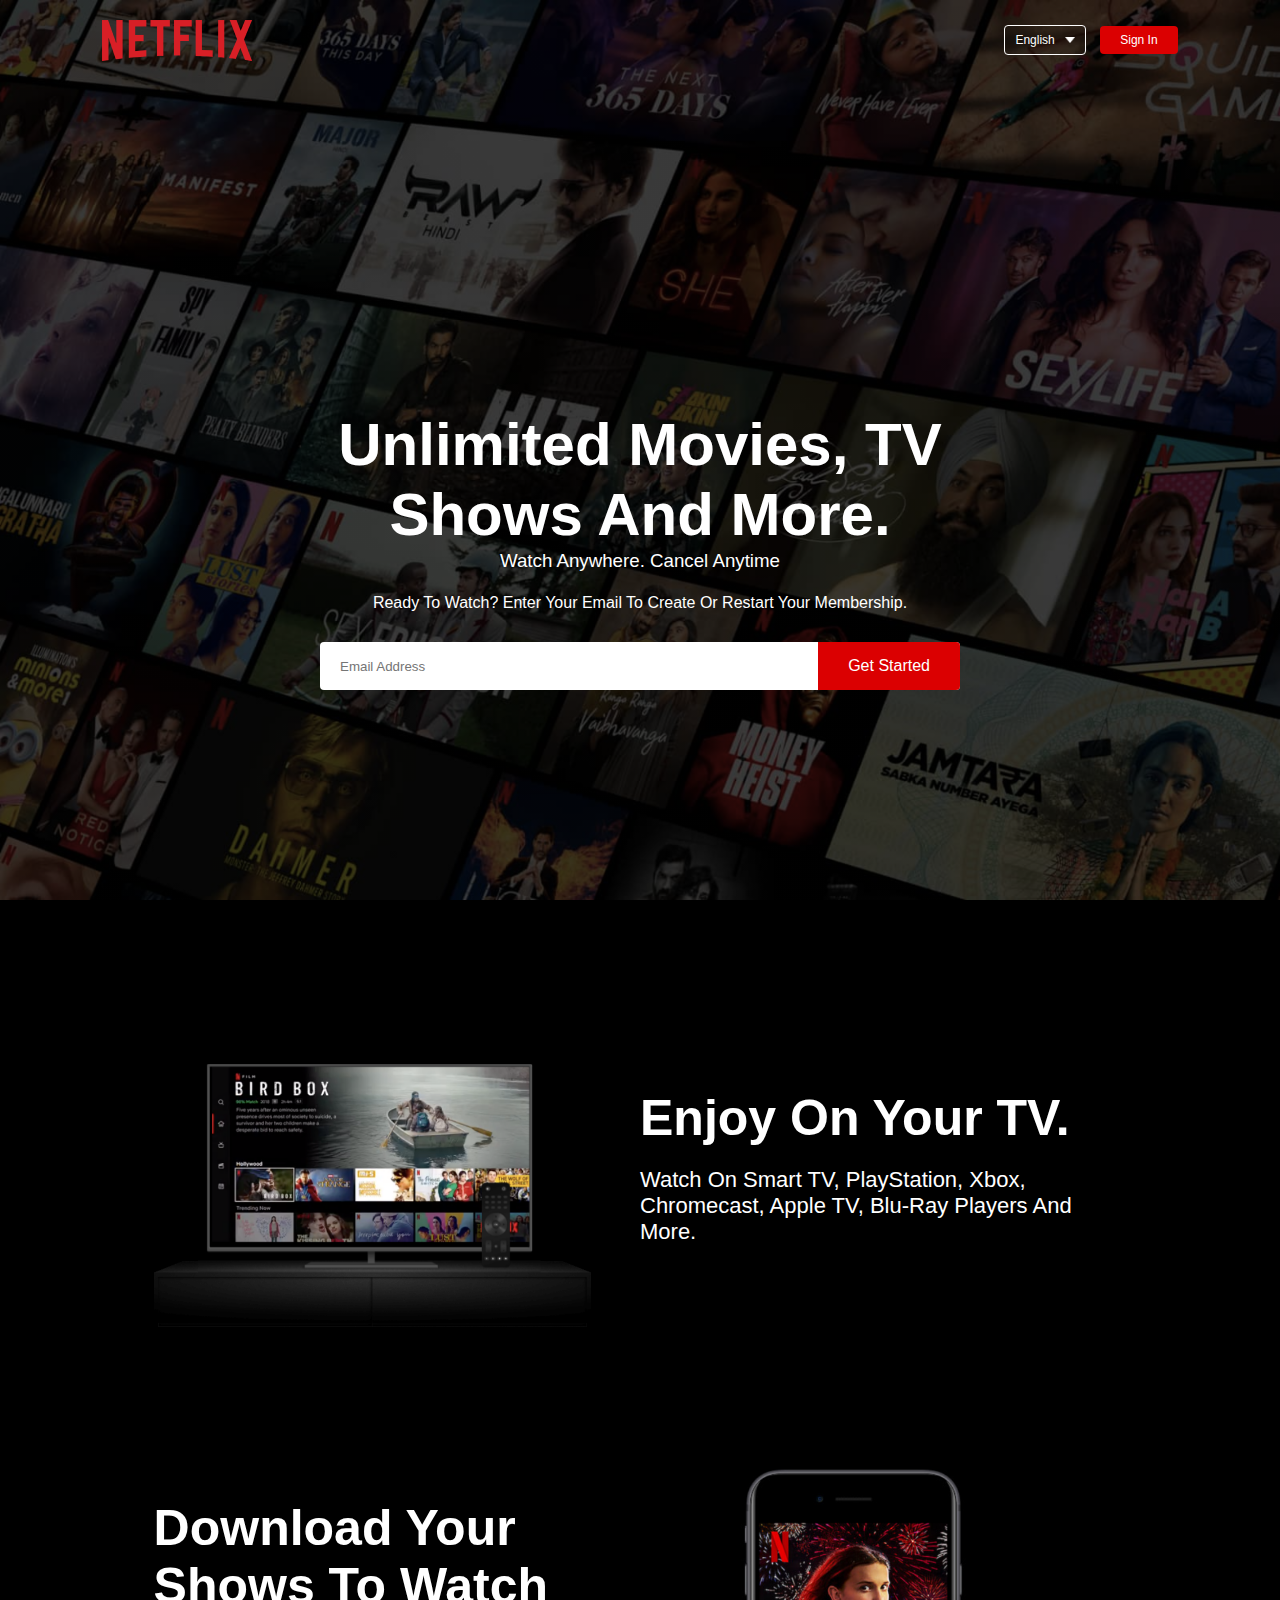
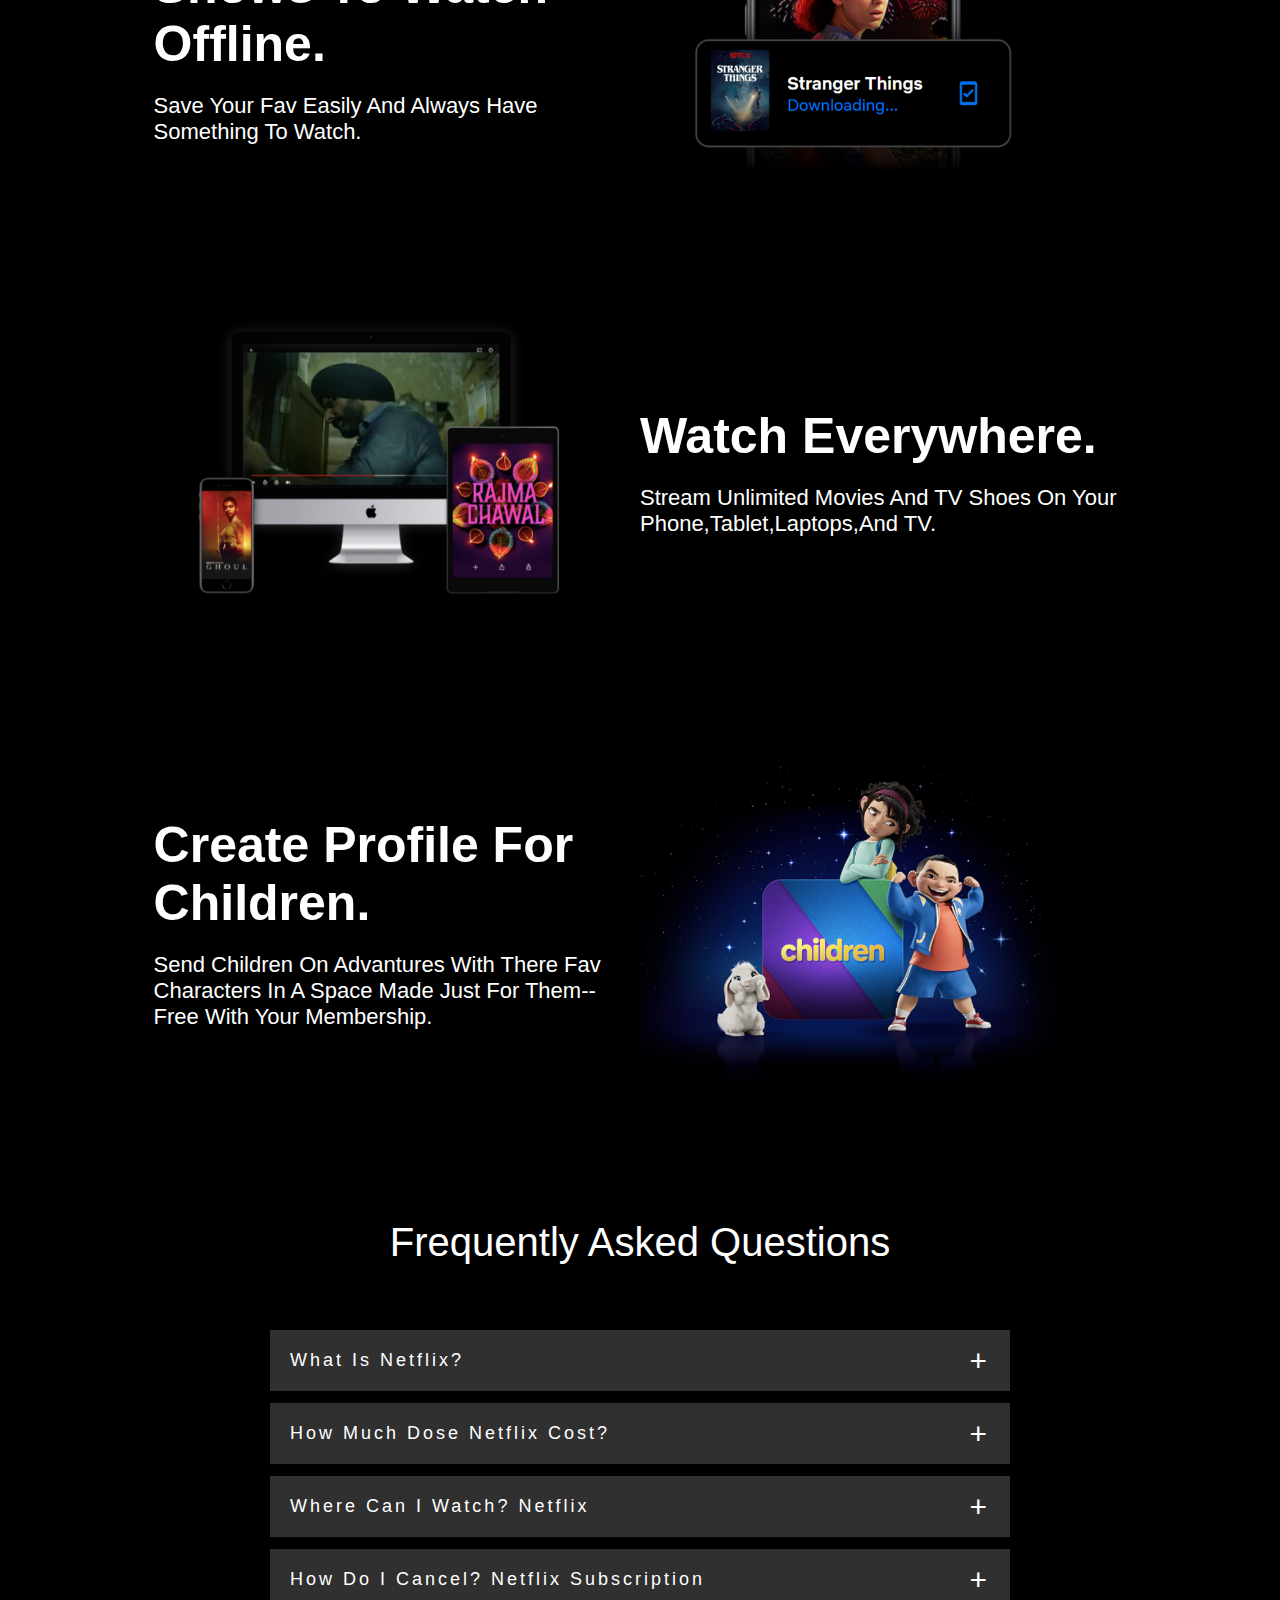
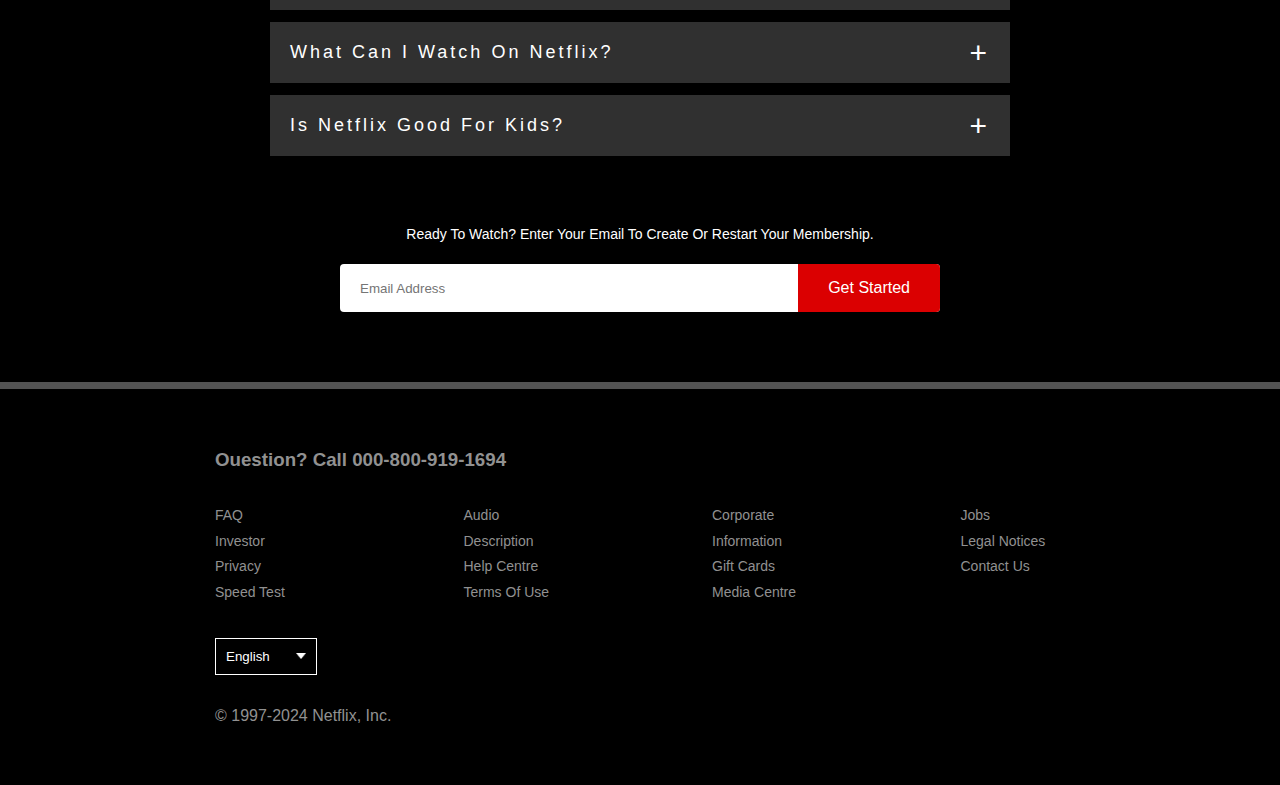
==== index.html @ e862b789 "Netflix Clone" ====
<!DOCTYPE html>
<html lang="en">
  <head>
    <meta charset="UTF-8" />
    <meta name="viewport" content="width=device-width, initial-scale=1.0" />
    <title>Netflix clone</title>
    <!-- ========== Start Links ========== -->
    <link rel="stylesheet" href="./style/style.css" />
    <!-- ========== End Links ========== -->
  </head>
  <body>
    <header class="header">
      <nav class="nav-bar">
        <img class="logo" src="./images/logo.png" alt="Netflix Logo" />

        <div class="btn-container">
          <button class="lan-btn">
            English <img src="./images/down-icon.png" />
          </button>
          <button>Sign In</button>
        </div>
      </nav>
      <div class="header-content">
        <h1>unlimited movies, TV Shows and more.</h1>
        <h3>Watch anywhere. Cancel anytime</h3>
        <p>
          Ready to watch? Enter your email to create or restart your membership.
        </p>
        <form class="email-signup">
          <input type="email" placeholder="Email Address" required />
          <button type="submit">Get Started</button>
        </form>
      </div>
    </header>
    <section class="features">
      <div class="row">
        <div class="img-col">
          <img src="./images/feature-1.png" alt="features" />
        </div>
        <div class="text-col">
          <h2>Enjoy on your TV.</h2>
          <p>
            Watch on Smart TV, PlayStation, Xbox, Chromecast, Apple TV, Blu-ray
            Players and more.
          </p>
        </div>
      </div>
      <div class="row">
        <div class="text-col">
          <h2>Download your shows to watch offline.</h2>
          <p>Save your fav easily and always have something to watch.</p>
        </div>
        <div class="img-col">
          <img src="./images/feature-2.png" alt="features" />
        </div>
      </div>
      <div class="row">
        <div class="img-col">
          <img src="./images/feature-3.png" alt="features" />
        </div>
        <div class="text-col">
          <h2>Watch everywhere.</h2>
          <p>
            Stream unlimited movies and TV shoes on your
            phone,tablet,laptops,and TV.
          </p>
        </div>
      </div>
      <div class="row">
        <div class="text-col">
          <h2>Create profile for children.</h2>
          <p>
            Send children on advantures with there fav characters in a space
            made just for them--free with your membership.
          </p>
        </div>
        <div class="img-col">
          <img src="./images/feature-4.png" alt="features" />
        </div>
      </div>
    </section>

    <section class="faq">
      <h2>Frequently Asked Questions</h2>
      <ul class="accordion">
        <li>
          <input type="radio" name="accordion" id="first" />
          <label for="first">What is Netflix?</label>
          <div class="content">
            <p>
              Netflix is a subscription-based streaming service that allows our
              members to watch TV shows and movies on an internet-connected
              device.
            </p>
          </div>
        </li>
        <li>
          <input type="radio" name="accordion" id="second" />
          <label for="second">How much dose Netflix cost?</label>
          <div class="content">
            <p>
              The prices for all the tiers remain the same. The mobile plan
              costs Rs 149 per month, while the basic plan is priced at Rs 199 a
              month. The Standard and Premium plan is for Rs 499 and Rs 649,
              respectively. Explore Your Financial Landscape with Personalized
              Credit Insights.
            </p>
          </div>
        </li>
        <li>
          <input type="radio" name="accordion" id="third" />
          <label for="third">Where Can I Watch? Netflix</label>
          <div class="content">
            <p>
              You can watch Netflix on any supported smart TV, phone, tablet,
              streaming player, or game console that connects to the internet
              and offers the Netflix app, or at netflix.com using a computer.
            </p>
          </div>
        </li>
        <li>
          <input type="radio" name="accordion" id="fourth" />
          <label for="fourth">How do I Cancel? Netflix subscription</label>
          <div class="content">
            <p>
              How do I cancel my subscription on Netflix? Click your profile
              picture in the upper-right corner of the page. Click Account to
              open the Account Details page. Click the Cancel Membership button
              under Membership & Billing to open the cancelation confirmation
              page that shows the end date of your plan if you decide to Cancel.
            </p>
          </div>
        </li>
        <li>
          <input type="radio" name="accordion" id="fifth" />
          <label for="fifth">What Can I Watch On Netflix?</label>
          <div class="content">
            <p>
              Netflix includes a wide variety of familiar network shows and more
              original series, films, documentaries and specials than any of its
              myriad competitors.
            </p>
          </div>
        </li>
        <li>
          <input type="radio" name="accordion" id="sixth" />
          <label for="sixth">Is Netflix Good For Kids?</label>
          <div class="content">
            <p>
              Luckily, Netflix has a plethora of shows that are both
              entertaining and appropriate. They're great for your teen or tween
              to enjoy alone, or you might find something you can enjoy together
              over the relaxing weekend.
            </p>
          </div>
        </li>
      </ul>
      <small
        >Ready to watch? Enter your email to create or restart your
        membership.</small
      >
      <form class="email-signup">
        <input type="email" placeholder="Email Address" required />
        <button type="submit">Get Started</button>
      </form>
    </section>

    <footer>
      <div class="footer-content">
        <h3>Ouestion? Call 000-800-919-1694</h3>
        <div class="ul-container">
          <ul>
            <li>FAQ</li>
            <li>Investor</li>
            <li>Privacy</li>
            <li>Speed Test</li>
          </ul>
          <ul>
            <li>Audio Description</li>
            <li>Help Centre</li>
            <li>Terms of Use</li>
          </ul>
          <ul>
            <li>Corporate Information</li>
            <li>Gift Cards</li>
            <li>Media Centre</li>
          </ul>
          <ul>
            <li>Jobs</li>
            <li>Legal Notices</li>
            <li>Contact Us</li>
          </ul>
        </div>
        <button class="lan-btn">
          English <img src="./images/down-icon.png" />
        </button>
        <p>© 1997-2024 Netflix, Inc.</p>
      </div>
    </footer>
  </body>
</html>
---- style/style.css ----
* {
  margin: 0;
  padding: 0;
  box-sizing: border-box;
  font-family: Arial, Helvetica, sans-serif;
  border: none;
  text-decoration: none;
  list-style: none;
  text-transform: capitalize;
}

body {
  background: #000;
  color: #fff;
}
/***** Header Section *****/

.header {
  width: 100%;
  height: 100vh;
  background-image: linear-gradient(rgba(0, 0, 0, 0.7), rgba(0, 0, 0, 0.7)),
    url(../images/header-image.png);
  background-size: cover;
  background-position: center;
  padding: 10px 8%;
  position: relative;

  & .nav-bar {
    display: flex;
    align-items: center;
    justify-content: space-between;
    padding: 10px 0;

    & .logo {
      width: 150px;
      cursor: pointer;
    }
    & .btn-container button {
      border: 0;
      outline: 0;
      background: #db0001;
      color: #fff;
      padding: 7px 20px;
      font-size: 12px;
      border-radius: 4px;
      -webkit-border-radius: 4px;
      -moz-border-radius: 4px;
      -ms-border-radius: 4px;
      -o-border-radius: 4px;
      margin-left: 10px;
      cursor: pointer;
    }

    & .btn-container .lan-btn {
      display: inline-flex;
      align-items: center;
      background: transparent;
      border: 1px solid #fff;
      padding: 7px 10px;
    }
    & .btn-container .lan-btn img {
      width: 10px;
      margin-left: 10px;
    }
  }
  .header-content {
    position: absolute;
    top: 50%;
    left: 50%;
    transform: translate(-50%, -50%);
    -webkit-transform: translate(-50%, -50%);
    -moz-transform: translate(-50%, -50%);
    -ms-transform: translate(-50%, -50%);
    -o-transform: translate(-50%, -50%);
    text-align: center;
    margin-top: 100px;

    & h1 {
      font-size: 60px;
      line-height: 70px;
      font-weight: 600;
      max-width: 650px;
    }
    & h3 {
      font-weight: 400;
      margin-bottom: 22px;
    }
    & .email-signup {
      background: #fff;
      border-radius: 4px;
      -webkit-border-radius: 4px;
      -moz-border-radius: 4px;
      -ms-border-radius: 4px;
      -o-border-radius: 4px;
      display: flex;
      align-items: center;
      margin-top: 30px;
      overflow: hidden;

      & input {
        flex: 1;
        border: 0;
        outline: 0;
        margin-left: 20px;
      }
      & button {
        background: #db0001;
        border: 0;
        outline: 0;
        color: #fff;
        font-size: 16px;
        cursor: pointer;
        padding: 15px 30px;
      }
    }
  }
}

/***** End Header Section *****/

/***** Features Section *****/

.features {
  padding: 50px 12%;
  font-size: 22px;

  & .row {
    display: flex;
    width: 100%;
    align-items: center;
    flex-wrap: wrap;
    padding: 50px 0;

    & .text-col {
      flex-basis: 50%;
      margin-bottom: 20px;

      & h2 {
        font-size: 50px;
        font-weight: 600;
        margin-bottom: 20px;
      }
    }
    & .img-col {
      flex-basis: 50%;
      margin-bottom: 20px;
      & img {
        width: 90%;
      }
    }
  }
}

/***** End Features Section *****/
/***** FAQ Section *****/

.faq {
  padding: 10px 12%;
  text-align: center;
  border-bottom: 7px solid #535353;
  font-size: 18px;

  & h2 {
    font-size: 40px;
    font-weight: 500;
  }
  & .accordion {
    margin: 60px auto;
    width: 100%;
    max-width: 750px;

    & li {
      width: 100%;
      padding: 5px;
      & input[type="radio"] {
        display: none;
      }
      & label {
        display: flex;
        align-items: center;
        padding: 20px;
        font-size: 18px;
        font-weight: 500;
        background: #303030;
        margin-bottom: 2px;
        cursor: pointer;
        position: relative;
        letter-spacing: 3px;
        &::after {
          content: "+";
          font-size: 30px;
          position: absolute;
          right: 20px;
          transition: rotate 0.6s;
          -webkit-transition: rotate 0.6s;
          -moz-transition: rotate 0.6s;
          -ms-transition: rotate 0.6s;
          -o-transition: rotate 0.6s;
        }
      }
    }
    & .content {
      background: #303030;
      text-align: left;
      padding: 0 20px;
      max-height: 0;
      overflow: hidden;
      transition: max-height 0.8s;
      -webkit-transition: max-height 0.8s;
      -moz-transition: max-height 0.8s;
      -ms-transition: max-height 0.8s;
      -o-transition: max-height 0.8s;
    }
    & input[type="radio"]:checked + label + .content {
      max-height: 600px;
      padding: 30px 20px;
    }
    & input[type="radio"]:checked + label::after {
      rotate: 135deg;
    }
  }
  & .email-signup {
    background: #fff;
    border-radius: 4px;
    -webkit-border-radius: 4px;
    -moz-border-radius: 4px;
    -ms-border-radius: 4px;
    -o-border-radius: 4px;
    display: flex;
    align-items: center;
    margin: 20px auto 60px;
    max-width: 600px;
    overflow: hidden;

    & input {
      flex: 1;
      border: 0;
      outline: 0;
      margin-left: 20px;
    }
    & button {
      background: #db0001;
      border: 0;
      outline: 0;
      color: #fff;
      font-size: 16px;
      cursor: pointer;
      padding: 15px 30px;
    }
  }
  & small {
    font-size: 14px;
  }
}

/***** End FAQ Section *****/

/***** Footer Section *****/

footer {
  width: 100%;
  max-width: 850px;
  margin: 60px auto;
  color: #919191;
  & .footer-content {
    display: flex;
    flex-direction: column;
    justify-content: center;
    gap: 2rem;

    & .lan-btn {
      display: inline-flex;
      align-items: center;
      background: transparent;
      border: 1px solid #fff;
      gap: 1rem;
      padding: 10px 10px;
      color: #fff;
      max-width: max-content;
    }
    & .lan-btn img {
      width: 10px;
      margin-left: 10px;
    }
  }
  & .ul-container {
    display: flex;
    gap: 9rem;

    & ul {
      flex-grow: 1;
      flex-basis: 30%;
    }

    & ul li {
      line-height: 1.6rem;
      font-size: 14px;
    }
  }
}

/***** End Footer Section *****/

/***** scrollbar Section *****/

/* width */
::-webkit-scrollbar {
  width: 0.6rem;
}

/* Track */
::-webkit-scrollbar-track {
  background: #a3a3a3;
}

/* Handle */
::-webkit-scrollbar-thumb {
  background: #db0001;
}

/* Handle on hover */
::-webkit-scrollbar-thumb:hover {
  background: #661818;
}

/***** End scrollbar Section *****/
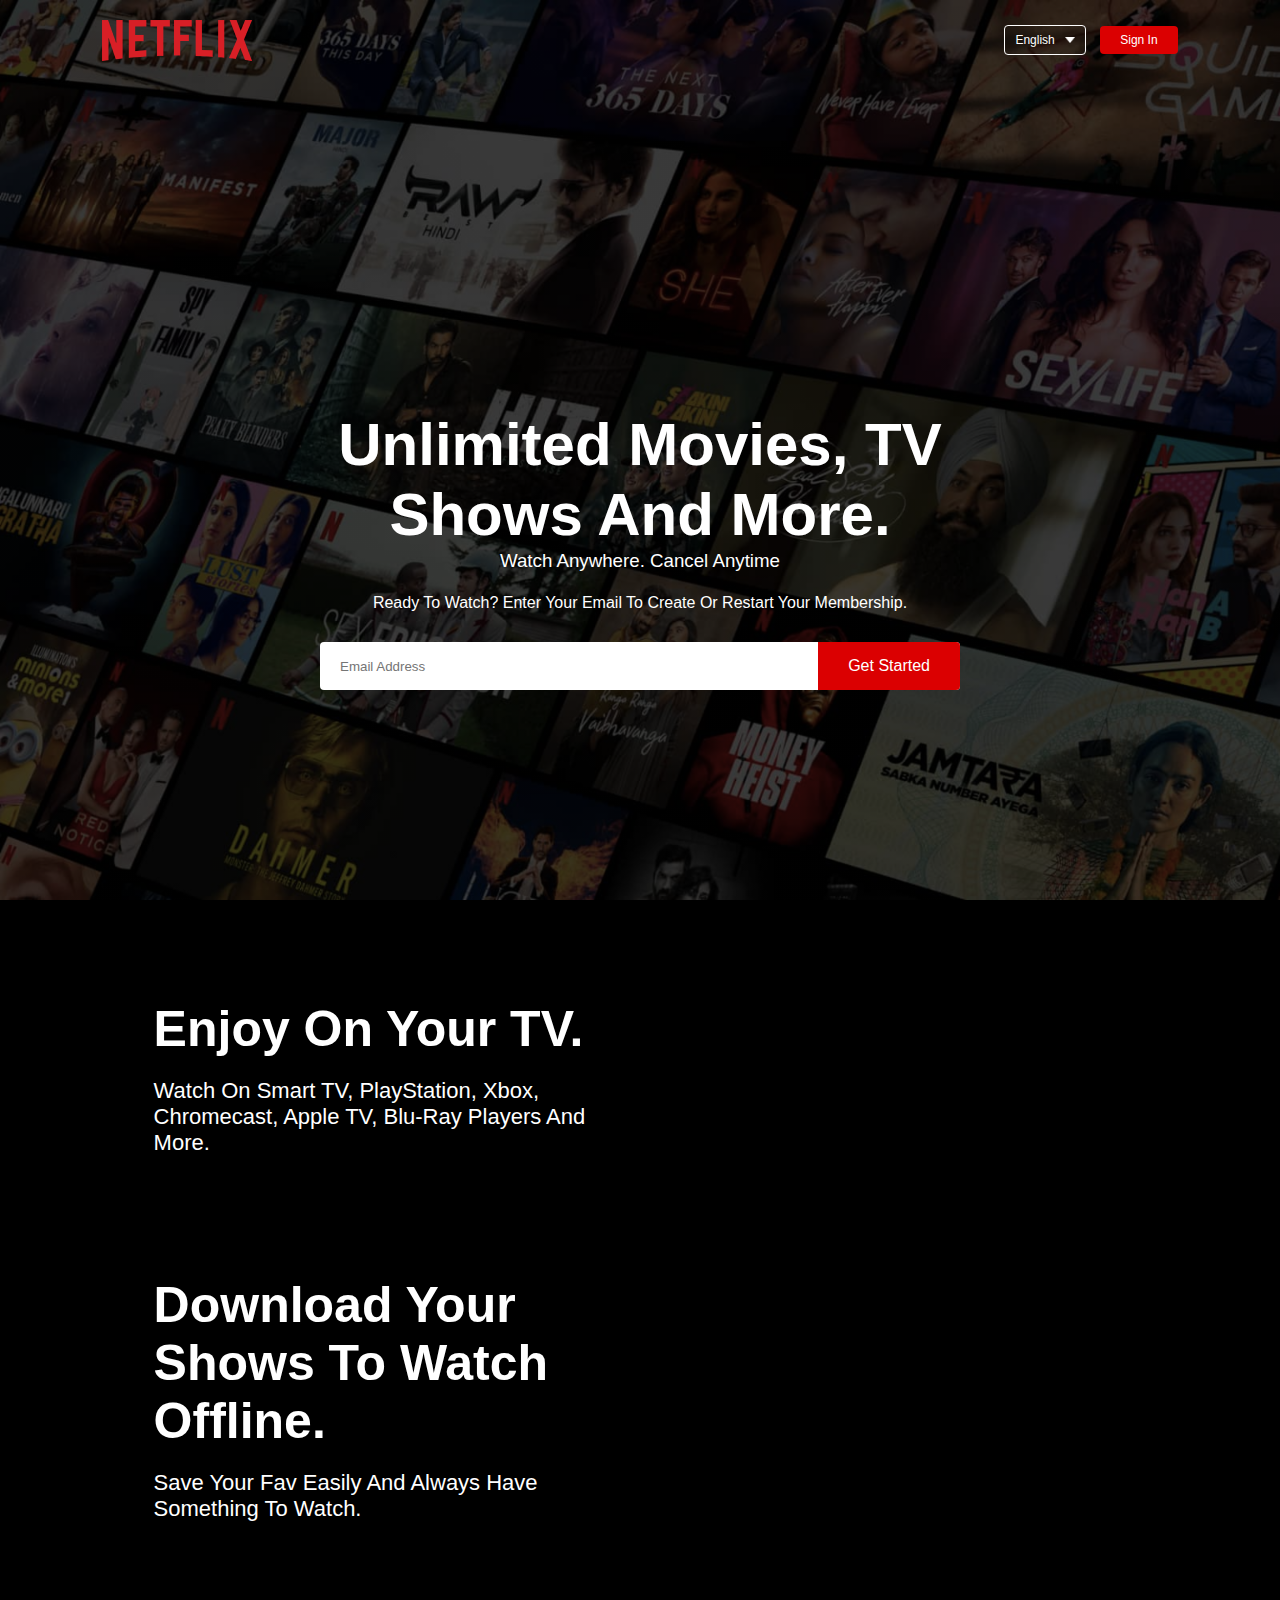
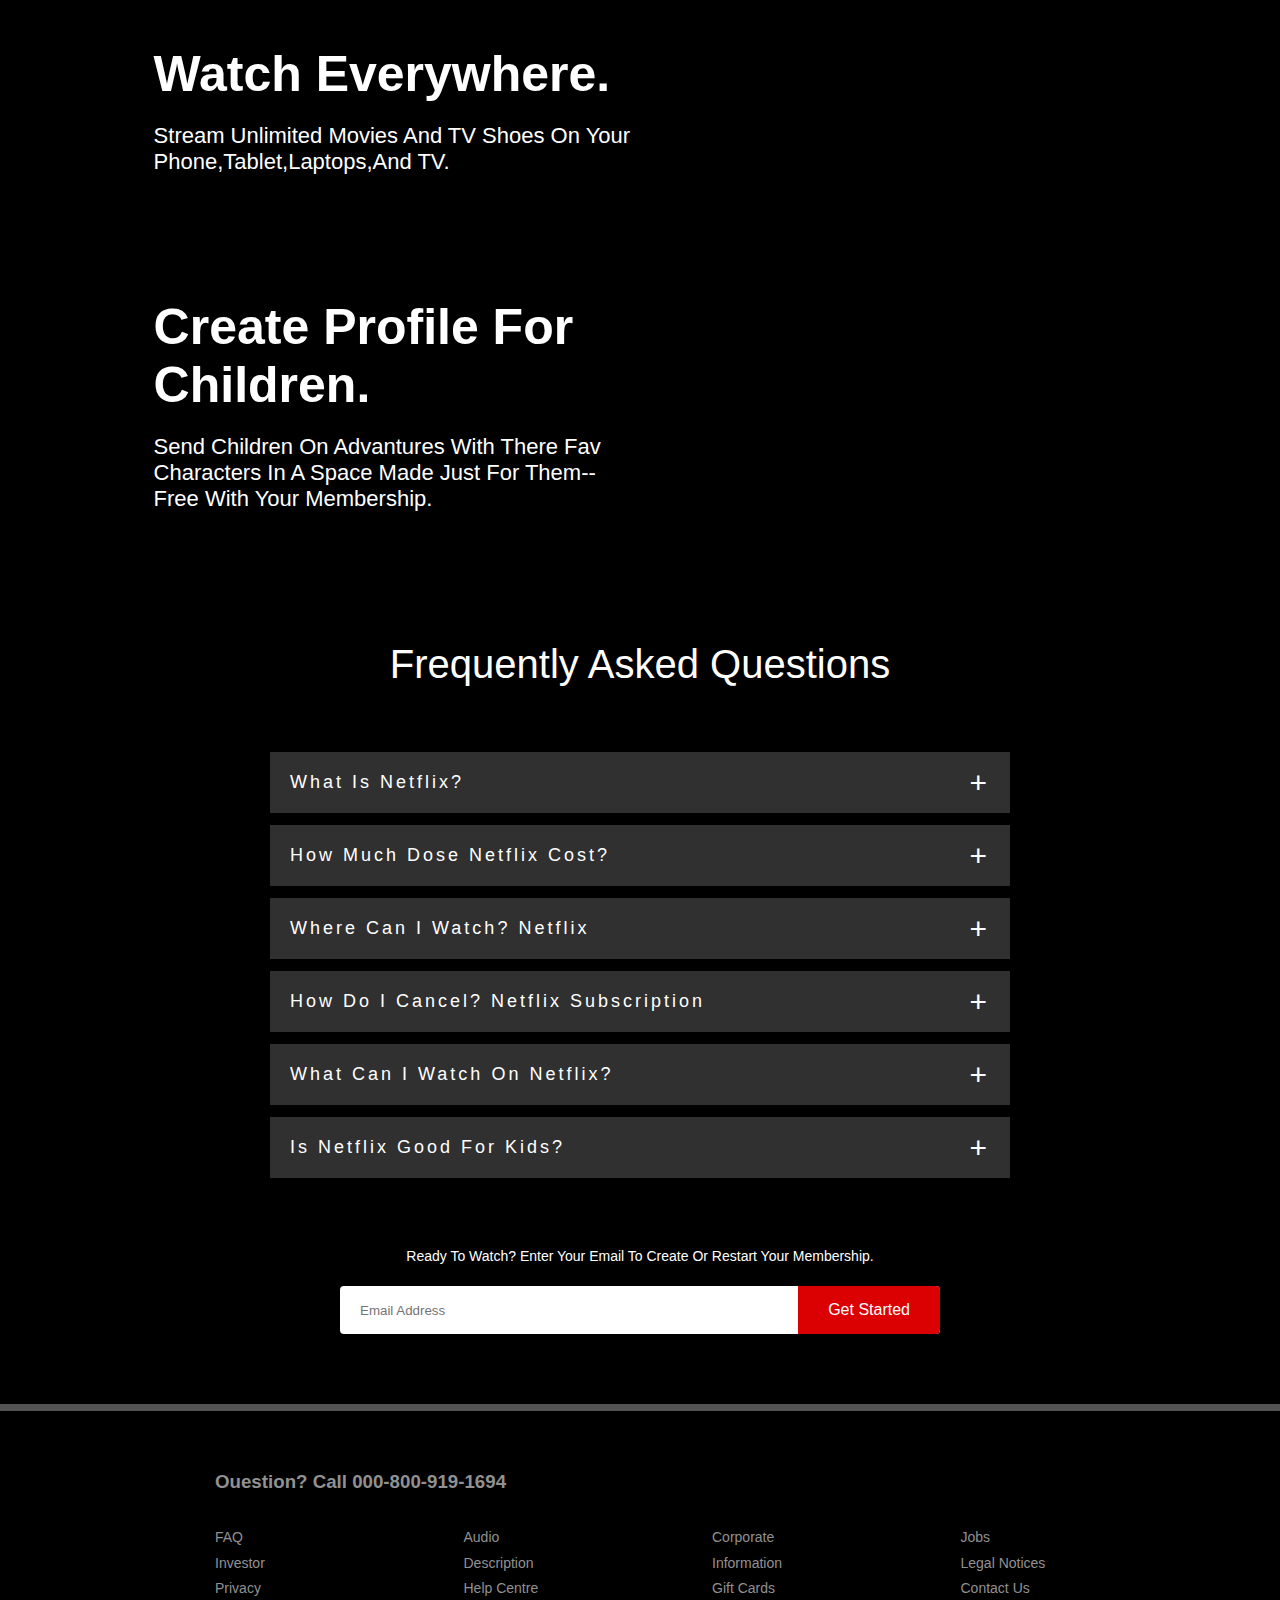
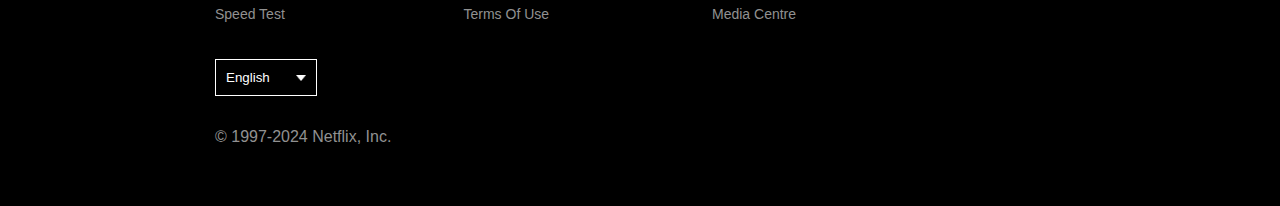
==== commit 4191f2f8: "Added Favicon" ====
--- a/index.html
+++ b/index.html
@@ -6,6 +6,7 @@
     <title>Netflix clone</title>
     <!-- ========== Start Links ========== -->
     <link rel="stylesheet" href="./style/style.css" />
+    <link rel="shortcut icon" href="./images/favicon.ico" type="image/x-icon" />
     <!-- ========== End Links ========== -->
   </head>
   <body>
@@ -34,9 +35,6 @@
     </header>
     <section class="features">
       <div class="row">
-        <div class="img-col">
-          <img src="./images/feature-1.png" alt="features" />
-        </div>
         <div class="text-col">
           <h2>Enjoy on your TV.</h2>
           <p>
@@ -44,20 +42,32 @@
             Players and more.
           </p>
         </div>
+        <div class="secImg">
+          <img
+            src="https://assets.nflxext.com/ffe/siteui/acquisition/ourStory/fuji/desktop/tv.png"
+            alt=""
+          />
+          <video
+            src="https://assets.nflxext.com/ffe/siteui/acquisition/ourStory/fuji/desktop/video-tv-in-0819.m4v"
+            autoplay
+            loop
+            muted
+          ></video>
+        </div>
       </div>
       <div class="row">
         <div class="text-col">
           <h2>Download your shows to watch offline.</h2>
           <p>Save your fav easily and always have something to watch.</p>
         </div>
-        <div class="img-col">
-          <img src="./images/feature-2.png" alt="features" />
-        </div>
-      </div>
-      <div class="row">
-        <div class="img-col">
-          <img src="./images/feature-3.png" alt="features" />
-        </div>
+        <div class="secImg">
+          <img
+            src="https://assets.nflxext.com/ffe/siteui/acquisition/ourStory/fuji/desktop/mobile-0819.jpg"
+            alt=""
+          />
+        </div>
+      </div>
+      <div class="row">
         <div class="text-col">
           <h2>Watch everywhere.</h2>
           <p>
@@ -65,6 +75,18 @@
             phone,tablet,laptops,and TV.
           </p>
         </div>
+        <div class="secImg">
+          <img
+            src="https://assets.nflxext.com/ffe/siteui/acquisition/ourStory/fuji/desktop/tv.png"
+            alt=""
+          />
+          <video
+            src="https://assets.nflxext.com/ffe/siteui/acquisition/ourStory/fuji/desktop/video-devices-in.m4v"
+            autoplay
+            loop
+            muted
+          ></video>
+        </div>
       </div>
       <div class="row">
         <div class="text-col">
@@ -74,8 +96,11 @@
             made just for them--free with your membership.
           </p>
         </div>
-        <div class="img-col">
-          <img src="./images/feature-4.png" alt="features" />
+        <div class="secImg">
+          <img
+            src="https://occ-0-2849-3646.1.nflxso.net/dnm/api/v6/19OhWN2dO19C9txTON9tvTFtefw/AAAABVr8nYuAg0xDpXDv0VI9HUoH7r2aGp4TKRCsKNQrMwxzTtr-NlwOHeS8bCI2oeZddmu3nMYr3j9MjYhHyjBASb1FaOGYZNYvPBCL.png?r=54d"
+            alt=""
+          />
         </div>
       </div>
     </section>
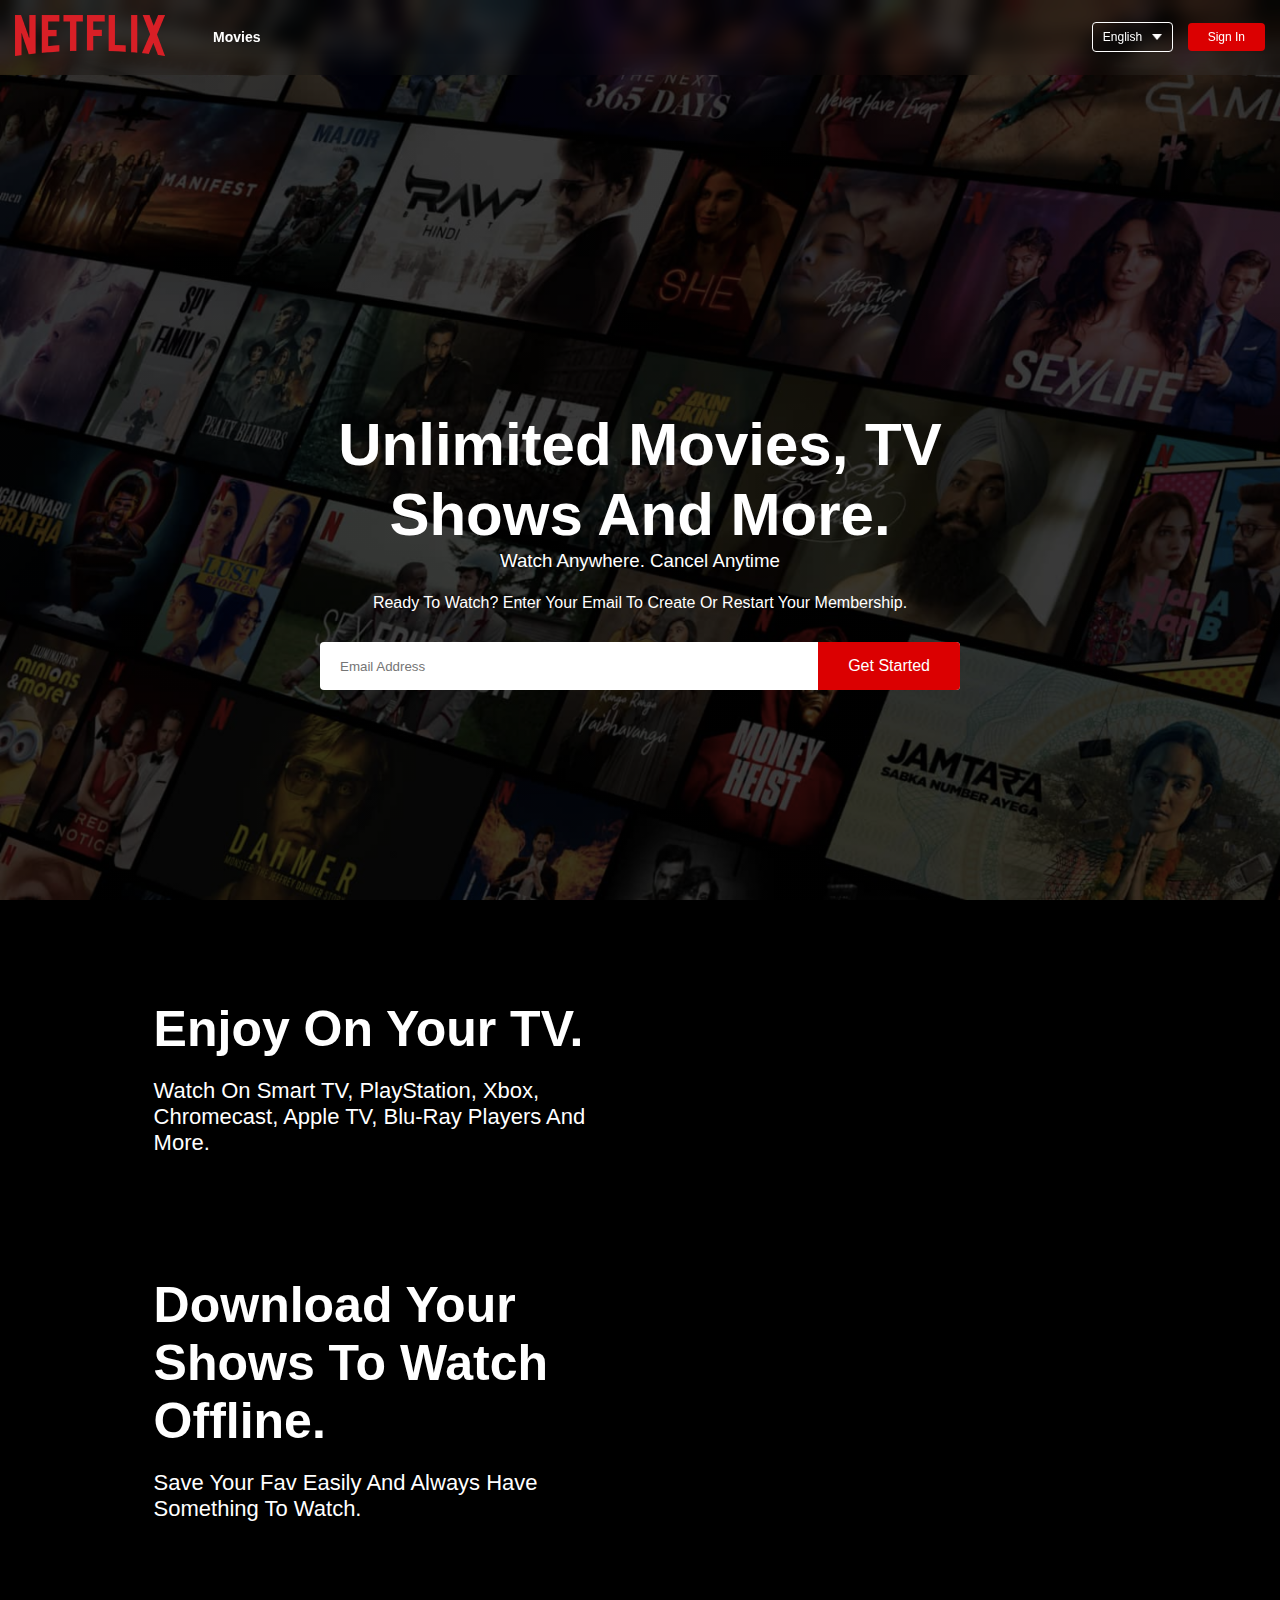
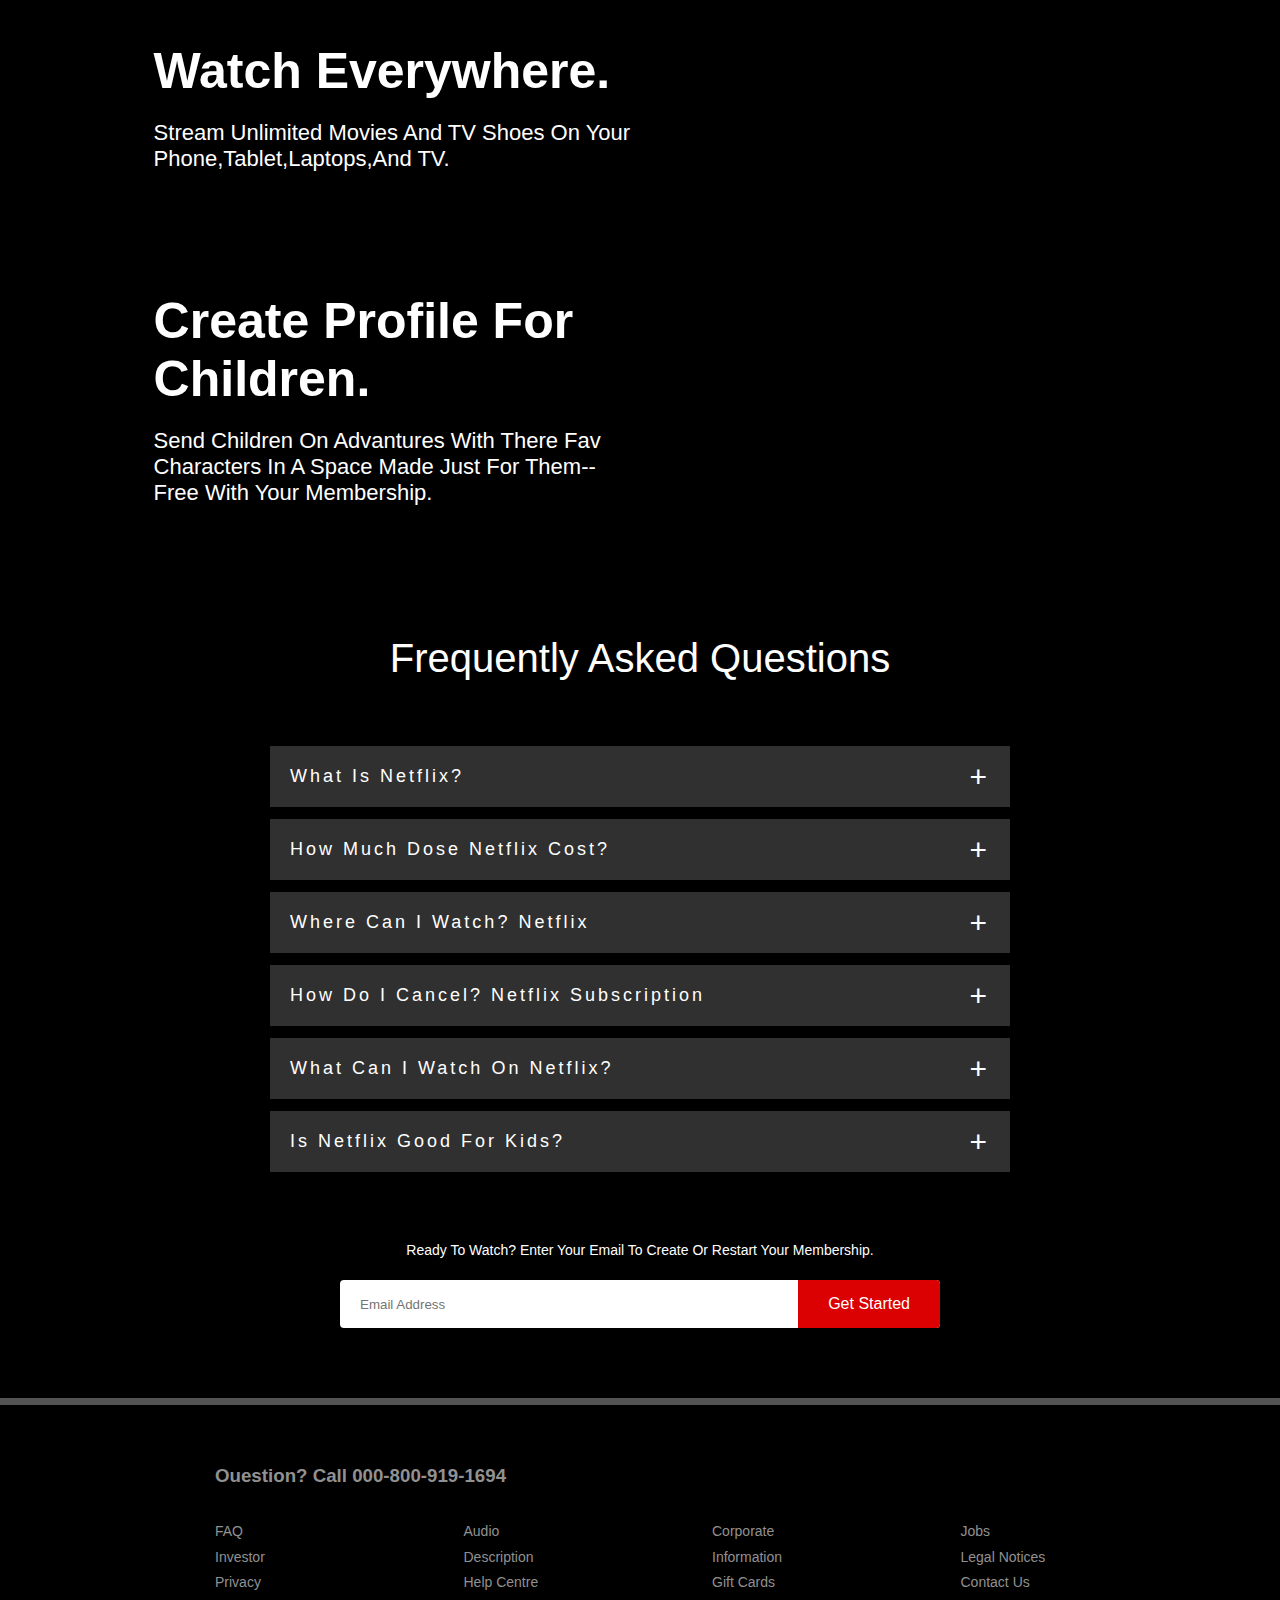
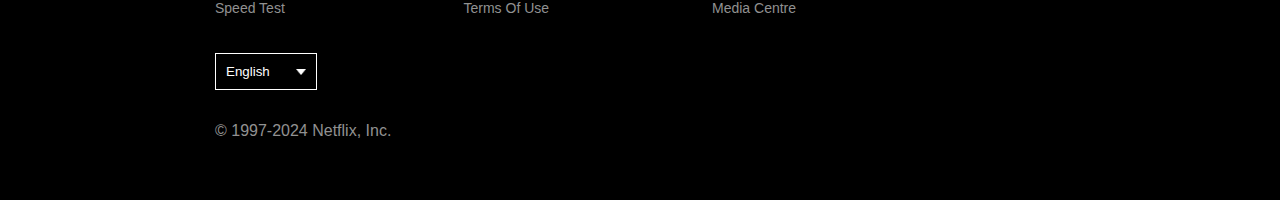
==== commit 0978d11b: "added Movies.html file" ====
--- a/index.html
+++ b/index.html
@@ -12,7 +12,14 @@
   <body>
     <header class="header">
       <nav class="nav-bar">
-        <img class="logo" src="./images/logo.png" alt="Netflix Logo" />
+        <div class="nav-content">
+          <a href="./index.html">
+            <img class="logo" src="./images/logo.png" alt="Netflix Logo" />
+          </a>
+          <ul>
+            <li><a href="./Pages/movies.html">Movies</a></li>
+          </ul>
+        </div>
 
         <div class="btn-container">
           <button class="lan-btn">
@@ -56,15 +63,15 @@
         </div>
       </div>
       <div class="row">
-        <div class="text-col">
+        <div class="secImg" style="order: 2">
+          <img
+            src="https://assets.nflxext.com/ffe/siteui/acquisition/ourStory/fuji/desktop/mobile-0819.jpg"
+            alt=""
+          />
+        </div>
+        <div class="text-col" style="order: 1">
           <h2>Download your shows to watch offline.</h2>
           <p>Save your fav easily and always have something to watch.</p>
-        </div>
-        <div class="secImg">
-          <img
-            src="https://assets.nflxext.com/ffe/siteui/acquisition/ourStory/fuji/desktop/mobile-0819.jpg"
-            alt=""
-          />
         </div>
       </div>
       <div class="row">
@@ -89,18 +96,18 @@
         </div>
       </div>
       <div class="row">
-        <div class="text-col">
+        <div class="secImg" style="order: 2">
+          <img
+            src="https://occ-0-2849-3646.1.nflxso.net/dnm/api/v6/19OhWN2dO19C9txTON9tvTFtefw/AAAABVr8nYuAg0xDpXDv0VI9HUoH7r2aGp4TKRCsKNQrMwxzTtr-NlwOHeS8bCI2oeZddmu3nMYr3j9MjYhHyjBASb1FaOGYZNYvPBCL.png?r=54d"
+            alt=""
+          />
+        </div>
+        <div class="text-col" style="order: 1">
           <h2>Create profile for children.</h2>
           <p>
             Send children on advantures with there fav characters in a space
             made just for them--free with your membership.
           </p>
-        </div>
-        <div class="secImg">
-          <img
-            src="https://occ-0-2849-3646.1.nflxso.net/dnm/api/v6/19OhWN2dO19C9txTON9tvTFtefw/AAAABVr8nYuAg0xDpXDv0VI9HUoH7r2aGp4TKRCsKNQrMwxzTtr-NlwOHeS8bCI2oeZddmu3nMYr3j9MjYhHyjBASb1FaOGYZNYvPBCL.png?r=54d"
-            alt=""
-          />
         </div>
       </div>
     </section>
--- a/style/style.css
+++ b/style/style.css
@@ -22,14 +22,34 @@
     url(../images/header-image.png);
   background-size: cover;
   background-position: center;
-  padding: 10px 8%;
   position: relative;
 
   & .nav-bar {
+    width: 100%;
     display: flex;
     align-items: center;
     justify-content: space-between;
-    padding: 10px 0;
+    padding: 15px;
+    backdrop-filter: blur(9px);
+    position: sticky;
+    top: 0;
+    z-index: 999;
+
+    & .nav-content {
+      display: flex;
+      gap: 3rem;
+      align-items: center;
+    }
+    & ul {
+      display: flex;
+      gap: 1.6rem;
+
+      & li a {
+        color: #fff;
+        font-size: 14px;
+        font-weight: 700;
+      }
+    }
 
     & .logo {
       width: 150px;
@@ -128,6 +148,7 @@
     display: flex;
     width: 100%;
     align-items: center;
+    gap: 4rem;
     flex-wrap: wrap;
     padding: 50px 0;
 
@@ -141,17 +162,28 @@
         margin-bottom: 20px;
       }
     }
-    & .img-col {
-      flex-basis: 50%;
-      margin-bottom: 20px;
-      & img {
-        width: 90%;
-      }
-    }
   }
 }
 
 /***** End Features Section *****/
+
+.secImg {
+  position: relative;
+}
+
+.secImg img {
+  width: 555px;
+  position: relative;
+  z-index: 10;
+}
+
+.secImg video {
+  position: absolute;
+  top: 51px;
+  right: 0;
+  opacity: 0.3;
+}
+
 /***** FAQ Section *****/
 
 .faq {
@@ -324,3 +356,151 @@
 }
 
 /***** End scrollbar Section *****/
+
+/***** Section media screen *****/
+@media screen and (max-width: 1024px) {
+  .features .row {
+    flex-direction: column;
+    justify-content: center;
+    text-align: center;
+  }
+}
+@media screen and (width <= 768px) {
+  .header .header-content h1 {
+    font-size: 45px;
+    line-height: 54px;
+  }
+}
+@media screen and (width <= 568px) {
+  .header .nav-bar .logo {
+    width: 100px;
+  }
+  .header .header-content h1 {
+    font-size: 35px;
+    line-height: 44px;
+  }
+  .header {
+    & .btn-container button {
+      border: 0;
+      outline: 0;
+      background: #db0001;
+      color: #fff;
+      padding: 5px 15px;
+      font-size: 10px;
+      border-radius: 4px;
+      -webkit-border-radius: 4px;
+      -moz-border-radius: 4px;
+      -ms-border-radius: 4px;
+      -o-border-radius: 4px;
+      margin-left: 10px;
+      cursor: pointer;
+    }
+    & .btn-container .lan-btn {
+      display: inline-flex;
+      align-items: center;
+      background: transparent;
+      border: 1px solid #fff;
+      padding: 5px 8px;
+    }
+    & .btn-container .lan-btn img {
+      width: 8px;
+      margin-left: 8px;
+    }
+  }
+  .header .header-content {
+    & .email-signup {
+      background: #fff;
+      border-radius: 4px;
+      -webkit-border-radius: 4px;
+      -moz-border-radius: 4px;
+      -ms-border-radius: 4px;
+      -o-border-radius: 4px;
+      display: flex;
+      align-items: center;
+      margin: 20px auto 60px;
+      max-width: 600px;
+      overflow: hidden;
+
+      & input {
+        flex: 1;
+        border: 0;
+        outline: 0;
+        margin-left: 20px;
+      }
+      & button {
+        background: #db0001;
+        border: 0;
+        outline: 0;
+        color: #fff;
+        font-size: 14px;
+        cursor: pointer;
+        padding: 6px 35px;
+      }
+    }
+  }
+  .features .row {
+    flex-direction: column;
+  }
+  .features .row .text-col h2 {
+    font-size: 25px;
+    font-weight: 600;
+    margin-bottom: 16px;
+  }
+  .features .row .text-col p {
+    font-size: 16px;
+  }
+  .secImg img {
+    width: 100%;
+    position: relative;
+    z-index: 10;
+  }
+  .secImg video {
+    position: absolute;
+    top: 20px;
+    right: 0;
+    opacity: 0.3;
+    width: 100%;
+  }
+  .faq .accordion li label {
+    display: flex;
+    align-items: center;
+    justify-content: space-between;
+    padding: 19px;
+    font-size: 15px;
+    font-weight: 500;
+    text-align: left;
+    background: #303030;
+    margin-bottom: 2px;
+    cursor: pointer;
+    position: relative;
+  }
+  .faq .accordion li label::after {
+    content: "+";
+    font-size: 20px;
+    position: absolute;
+    right: 15px;
+    transition: rotate 0.6s;
+    -webkit-transition: rotate 0.6s;
+    -moz-transition: rotate 0.6s;
+    -ms-transition: rotate 0.6s;
+    -o-transition: rotate 0.6s;
+  }
+  .faq h2 {
+    font-size: 36px;
+    font-weight: 500;
+  }
+  footer .footer-content {
+    align-items: center;
+  }
+  footer .ul-container {
+    display: flex;
+    gap: 2.4rem;
+    flex-direction: column;
+    align-content: center;
+    align-items: flex-start;
+    justify-content: center;
+    flex-wrap: wrap;
+  }
+}
+
+/***** End Section media screen *****/
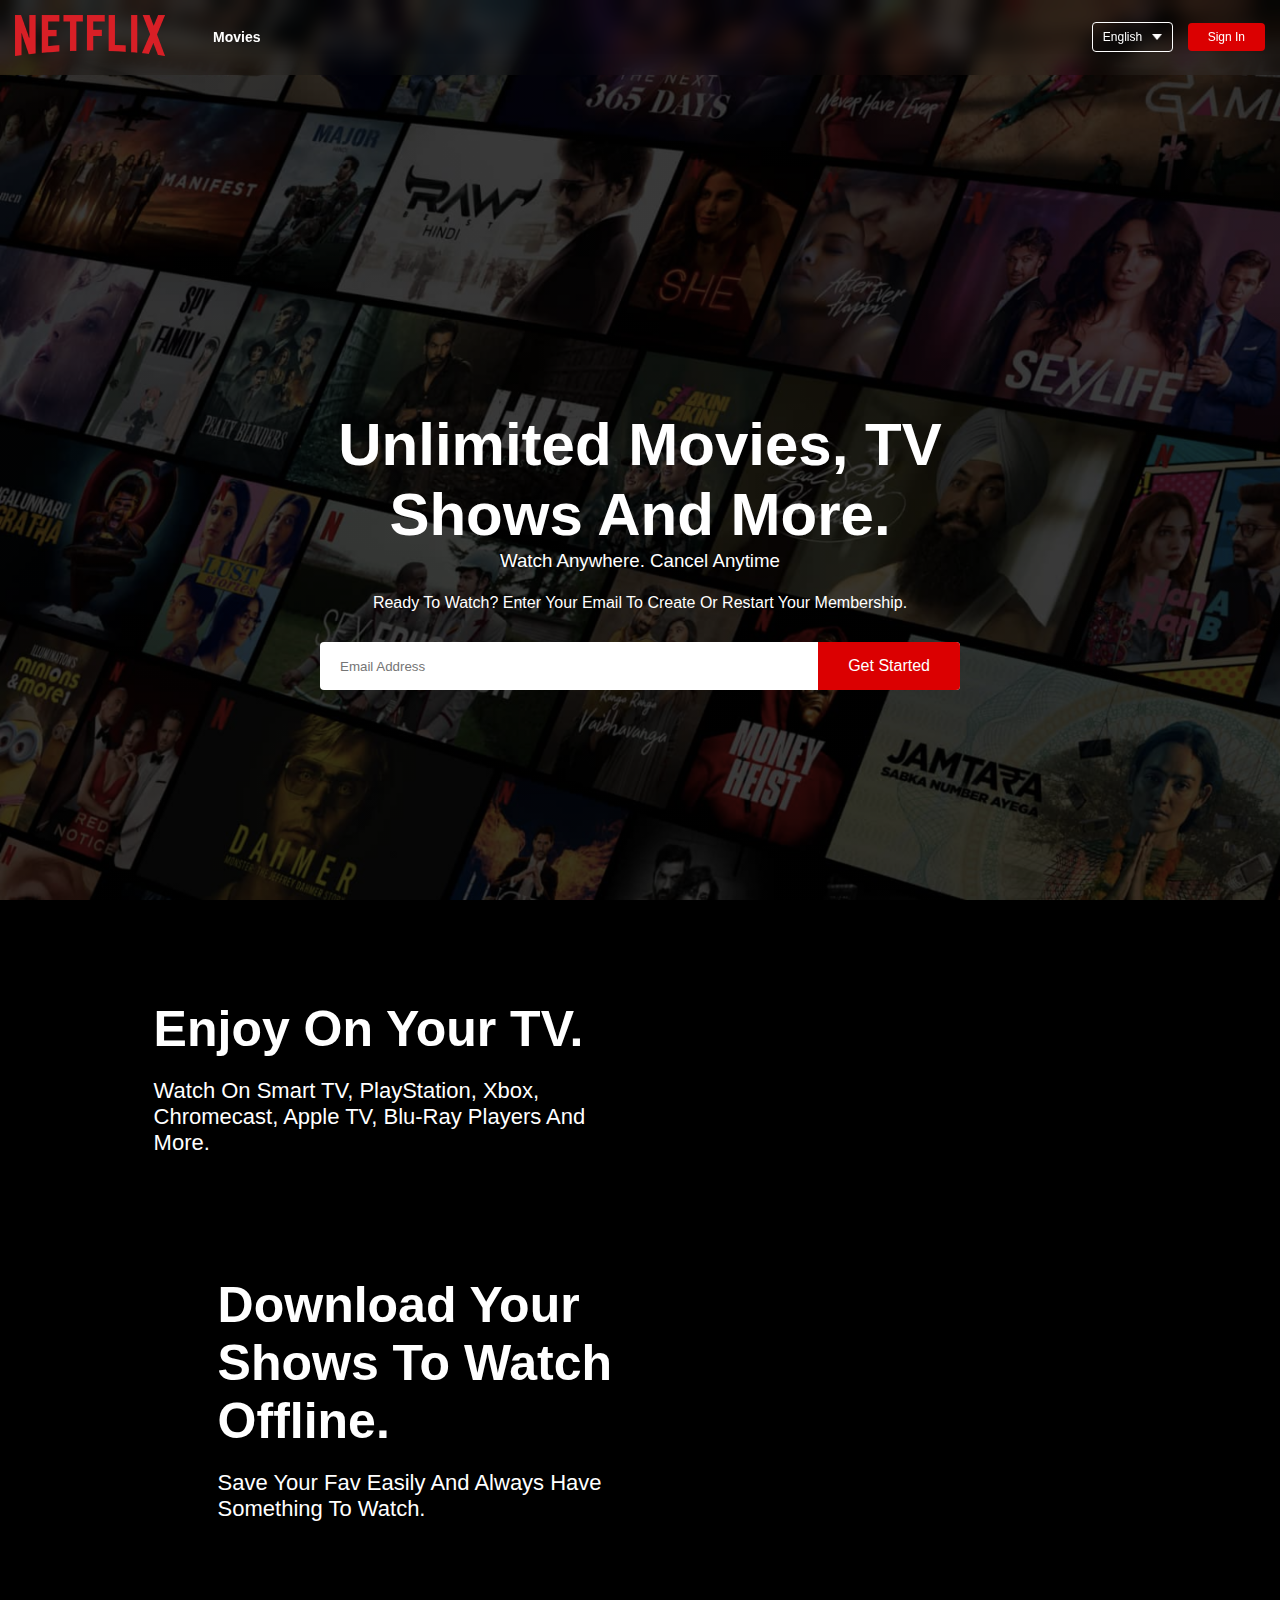
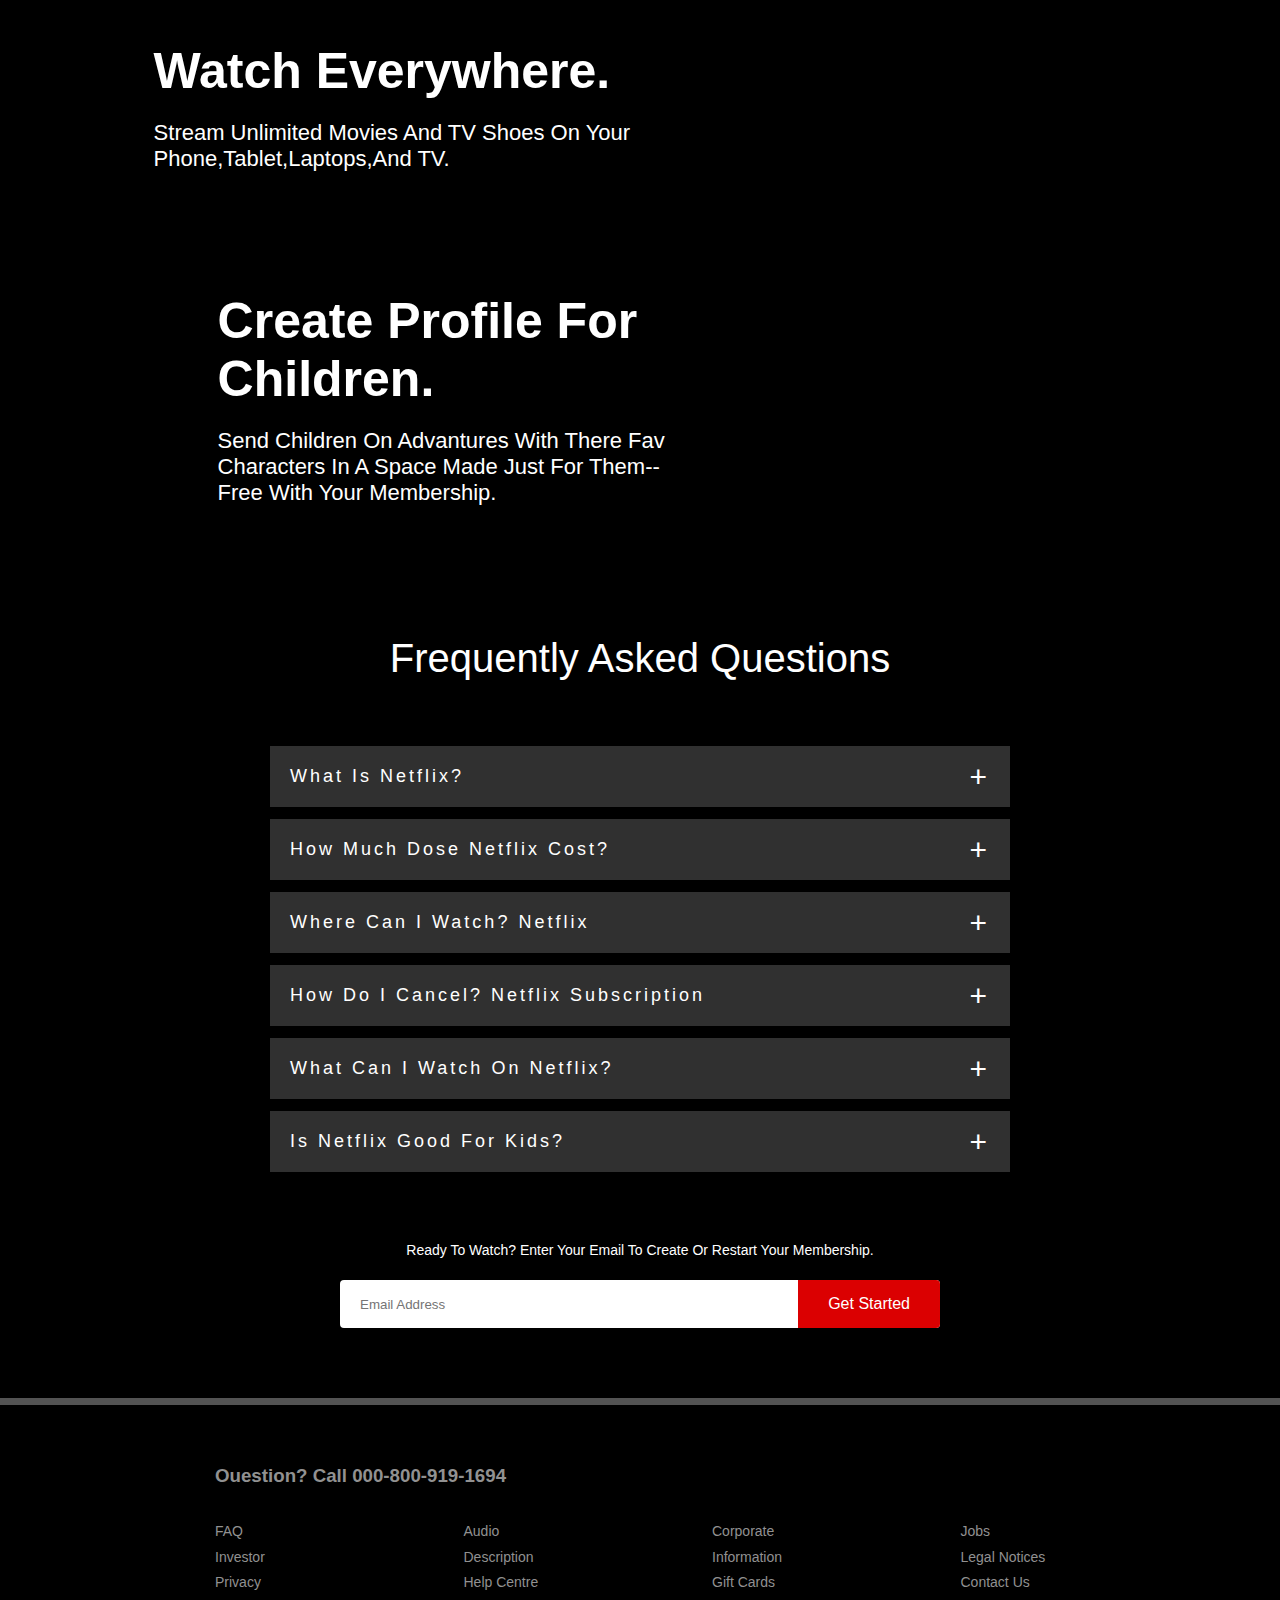
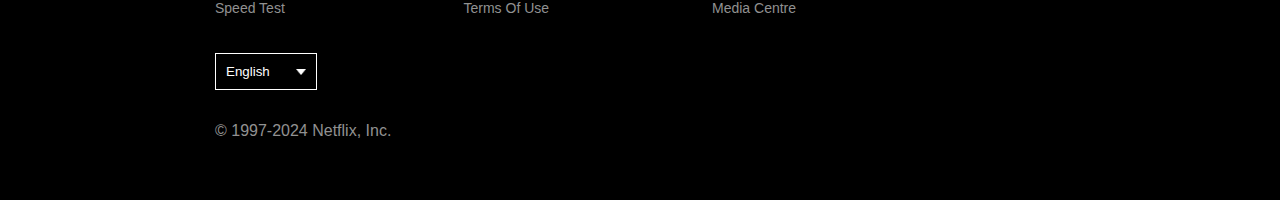
==== commit cd02ec44: "added some changes in movies.html file" ====
--- a/index.html
+++ b/index.html
@@ -42,14 +42,14 @@
     </header>
     <section class="features">
       <div class="row">
-        <div class="text-col">
+        <div class="text-col order_2">
           <h2>Enjoy on your TV.</h2>
           <p>
             Watch on Smart TV, PlayStation, Xbox, Chromecast, Apple TV, Blu-ray
             Players and more.
           </p>
         </div>
-        <div class="secImg">
+        <div class="secImg order_1">
           <img
             src="https://assets.nflxext.com/ffe/siteui/acquisition/ourStory/fuji/desktop/tv.png"
             alt=""
@@ -63,26 +63,26 @@
         </div>
       </div>
       <div class="row">
-        <div class="secImg" style="order: 2">
+        <div class="secImg">
           <img
             src="https://assets.nflxext.com/ffe/siteui/acquisition/ourStory/fuji/desktop/mobile-0819.jpg"
             alt=""
           />
         </div>
-        <div class="text-col" style="order: 1">
+        <div class="text-col">
           <h2>Download your shows to watch offline.</h2>
           <p>Save your fav easily and always have something to watch.</p>
         </div>
       </div>
       <div class="row">
-        <div class="text-col">
+        <div class="text-col order_2">
           <h2>Watch everywhere.</h2>
           <p>
             Stream unlimited movies and TV shoes on your
             phone,tablet,laptops,and TV.
           </p>
         </div>
-        <div class="secImg">
+        <div class="secImg order_1">
           <img
             src="https://assets.nflxext.com/ffe/siteui/acquisition/ourStory/fuji/desktop/tv.png"
             alt=""
@@ -96,13 +96,13 @@
         </div>
       </div>
       <div class="row">
-        <div class="secImg" style="order: 2">
+        <div class="secImg">
           <img
             src="https://occ-0-2849-3646.1.nflxso.net/dnm/api/v6/19OhWN2dO19C9txTON9tvTFtefw/AAAABVr8nYuAg0xDpXDv0VI9HUoH7r2aGp4TKRCsKNQrMwxzTtr-NlwOHeS8bCI2oeZddmu3nMYr3j9MjYhHyjBASb1FaOGYZNYvPBCL.png?r=54d"
             alt=""
           />
         </div>
-        <div class="text-col" style="order: 1">
+        <div class="text-col">
           <h2>Create profile for children.</h2>
           <p>
             Send children on advantures with there fav characters in a space
--- a/style/style.css
+++ b/style/style.css
@@ -370,6 +370,12 @@
     font-size: 45px;
     line-height: 54px;
   }
+  .order_1 {
+    order: 1;
+  }
+  .order_2 {
+    order: 2;
+  }
 }
 @media screen and (width <= 568px) {
   .header .nav-bar .logo {
@@ -504,3 +510,13 @@
 }
 
 /***** End Section media screen *****/
+
+/*****  Movies page CSS *****/
+
+.center {
+  height: 100vh;
+  display: grid;
+  place-content: center;
+}
+
+/***** End  Movies page CSS *****/
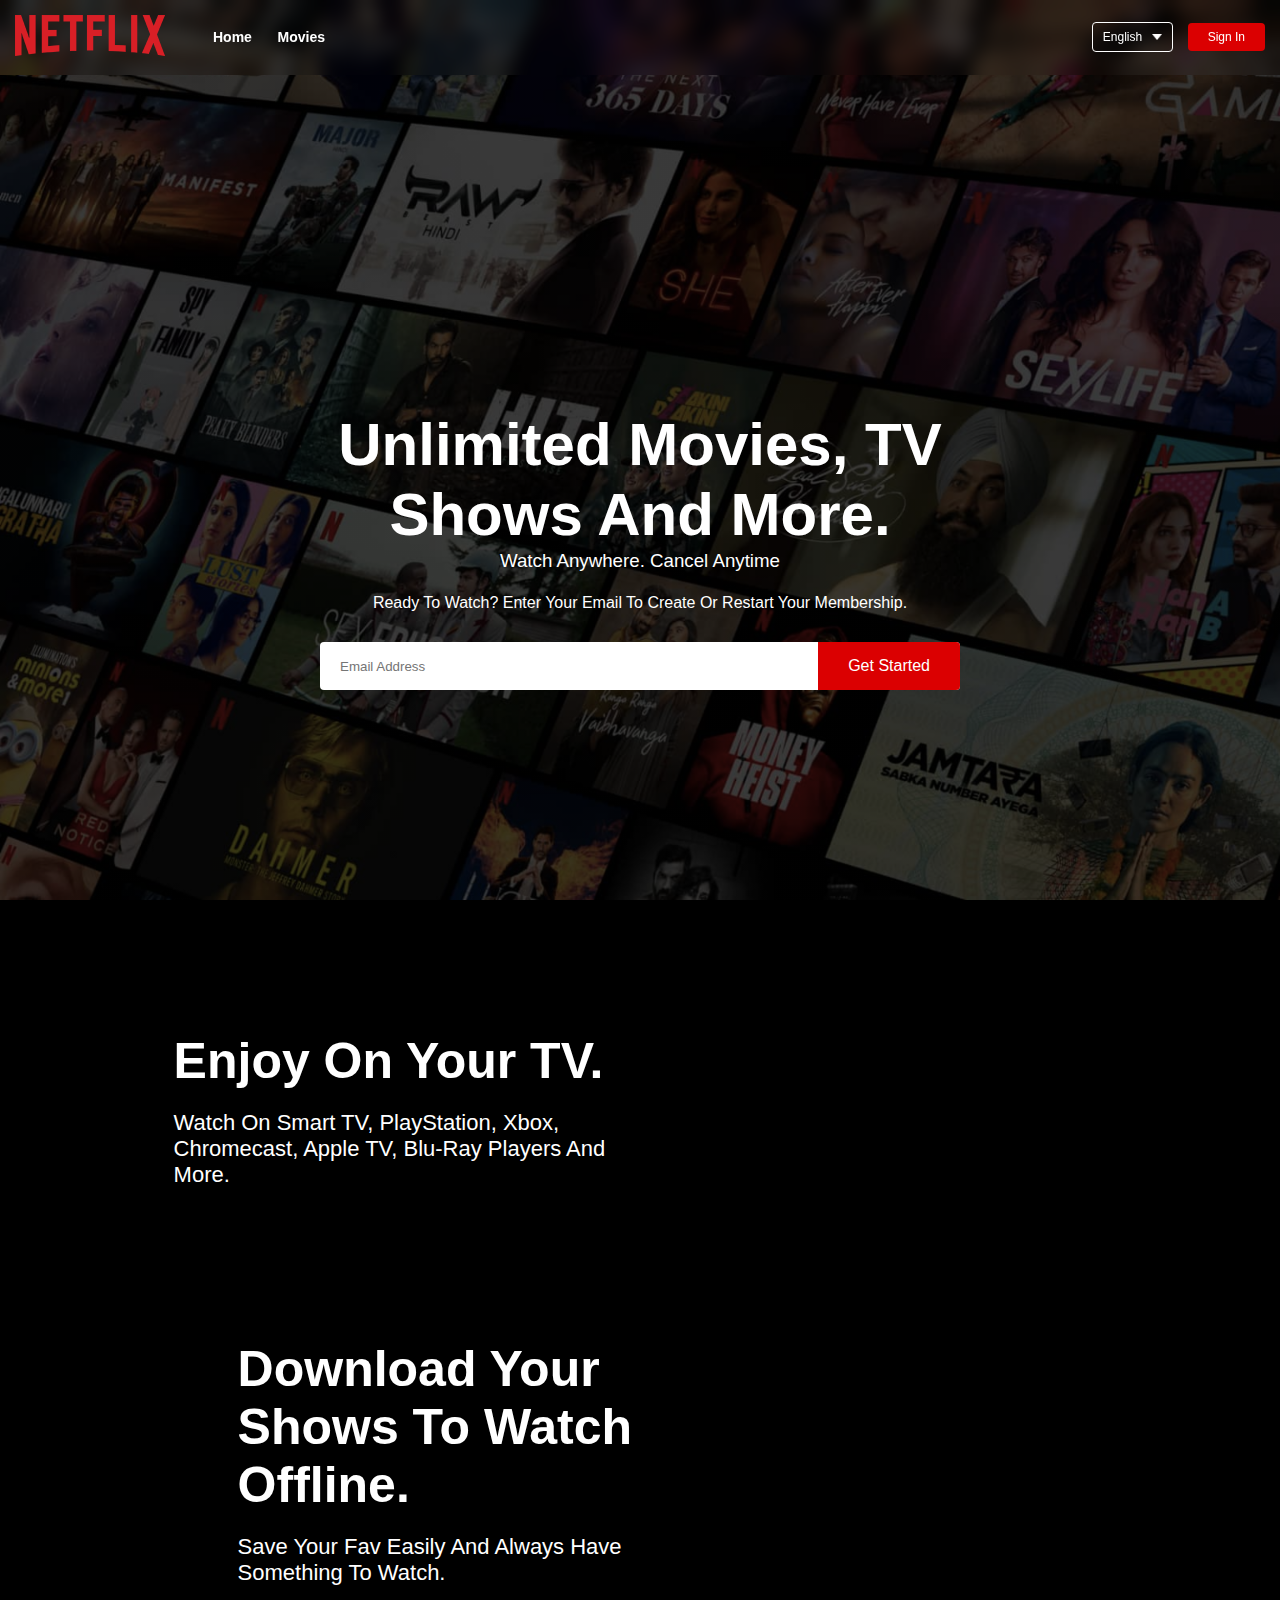
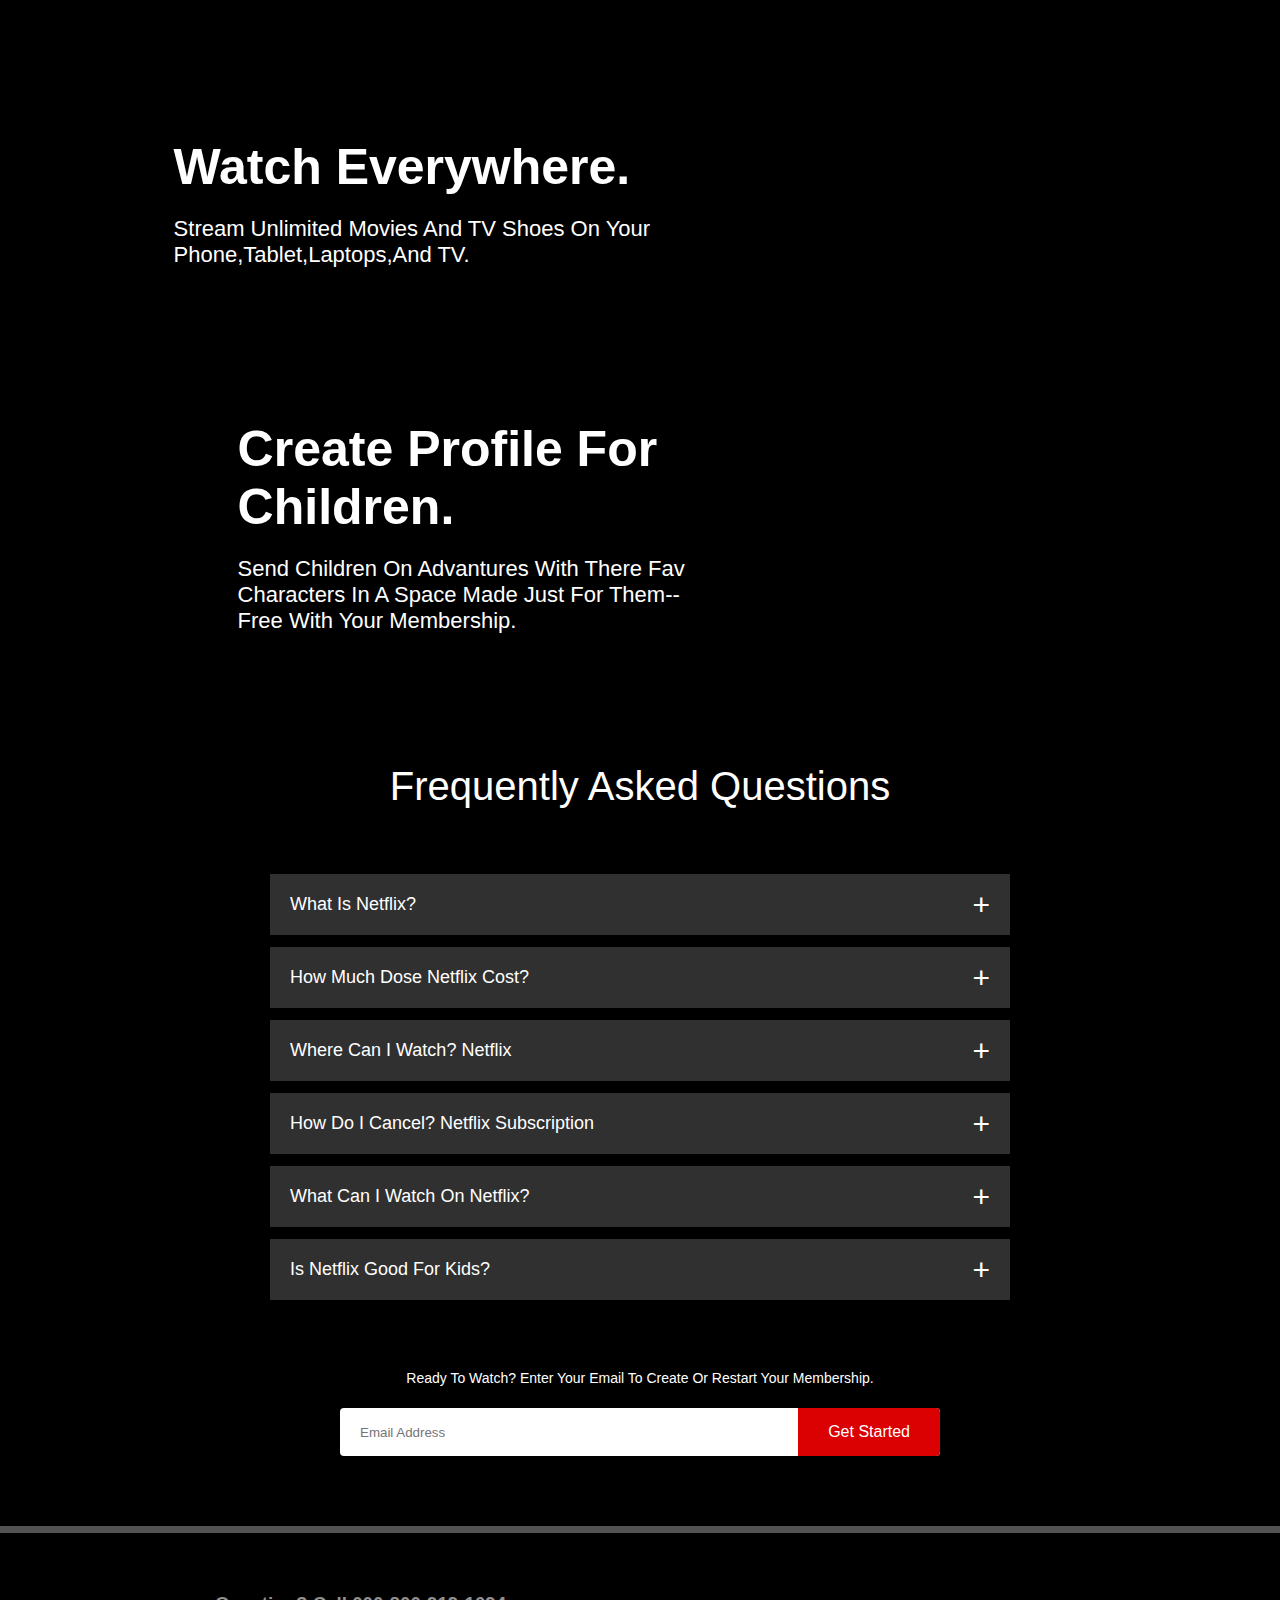
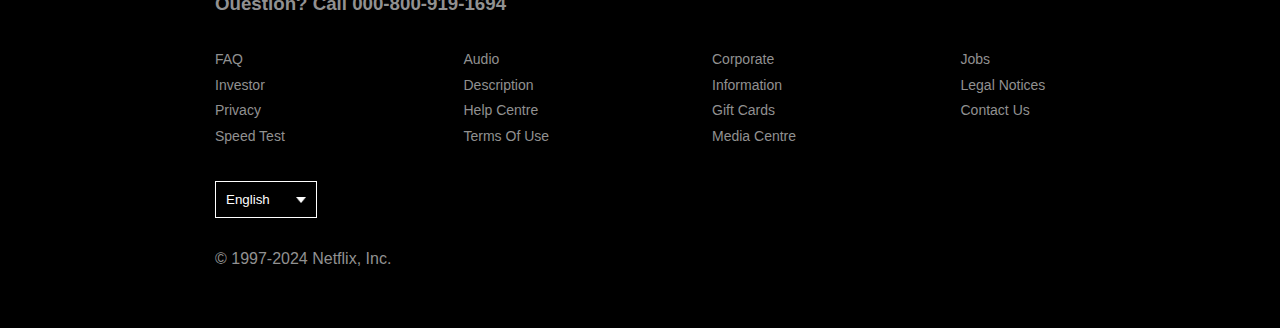
==== commit c0891d22: "Completed Movie.html page" ====
--- a/index.html
+++ b/index.html
@@ -1,233 +1,217 @@
 <!DOCTYPE html>
 <html lang="en">
-  <head>
-    <meta charset="UTF-8" />
-    <meta name="viewport" content="width=device-width, initial-scale=1.0" />
-    <title>Netflix clone</title>
-    <!-- ========== Start Links ========== -->
-    <link rel="stylesheet" href="./style/style.css" />
-    <link rel="shortcut icon" href="./images/favicon.ico" type="image/x-icon" />
-    <!-- ========== End Links ========== -->
-  </head>
-  <body>
-    <header class="header">
-      <nav class="nav-bar">
-        <div class="nav-content">
-          <a href="./index.html">
-            <img class="logo" src="./images/logo.png" alt="Netflix Logo" />
-          </a>
-          <ul>
-            <li><a href="./Pages/movies.html">Movies</a></li>
-          </ul>
-        </div>
-
-        <div class="btn-container">
-          <button class="lan-btn">
-            English <img src="./images/down-icon.png" />
-          </button>
-          <button>Sign In</button>
-        </div>
-      </nav>
-      <div class="header-content">
-        <h1>unlimited movies, TV Shows and more.</h1>
-        <h3>Watch anywhere. Cancel anytime</h3>
-        <p>
-          Ready to watch? Enter your email to create or restart your membership.
-        </p>
-        <form class="email-signup">
-          <input type="email" placeholder="Email Address" required />
-          <button type="submit">Get Started</button>
-        </form>
-      </div>
-    </header>
-    <section class="features">
-      <div class="row">
-        <div class="text-col order_2">
-          <h2>Enjoy on your TV.</h2>
-          <p>
-            Watch on Smart TV, PlayStation, Xbox, Chromecast, Apple TV, Blu-ray
-            Players and more.
-          </p>
-        </div>
-        <div class="secImg order_1">
-          <img
-            src="https://assets.nflxext.com/ffe/siteui/acquisition/ourStory/fuji/desktop/tv.png"
-            alt=""
-          />
-          <video
-            src="https://assets.nflxext.com/ffe/siteui/acquisition/ourStory/fuji/desktop/video-tv-in-0819.m4v"
-            autoplay
-            loop
-            muted
-          ></video>
-        </div>
-      </div>
-      <div class="row">
-        <div class="secImg">
-          <img
-            src="https://assets.nflxext.com/ffe/siteui/acquisition/ourStory/fuji/desktop/mobile-0819.jpg"
-            alt=""
-          />
-        </div>
-        <div class="text-col">
-          <h2>Download your shows to watch offline.</h2>
-          <p>Save your fav easily and always have something to watch.</p>
-        </div>
-      </div>
-      <div class="row">
-        <div class="text-col order_2">
-          <h2>Watch everywhere.</h2>
-          <p>
-            Stream unlimited movies and TV shoes on your
-            phone,tablet,laptops,and TV.
-          </p>
-        </div>
-        <div class="secImg order_1">
-          <img
-            src="https://assets.nflxext.com/ffe/siteui/acquisition/ourStory/fuji/desktop/tv.png"
-            alt=""
-          />
-          <video
-            src="https://assets.nflxext.com/ffe/siteui/acquisition/ourStory/fuji/desktop/video-devices-in.m4v"
-            autoplay
-            loop
-            muted
-          ></video>
-        </div>
-      </div>
-      <div class="row">
-        <div class="secImg">
-          <img
-            src="https://occ-0-2849-3646.1.nflxso.net/dnm/api/v6/19OhWN2dO19C9txTON9tvTFtefw/AAAABVr8nYuAg0xDpXDv0VI9HUoH7r2aGp4TKRCsKNQrMwxzTtr-NlwOHeS8bCI2oeZddmu3nMYr3j9MjYhHyjBASb1FaOGYZNYvPBCL.png?r=54d"
-            alt=""
-          />
-        </div>
-        <div class="text-col">
-          <h2>Create profile for children.</h2>
-          <p>
-            Send children on advantures with there fav characters in a space
-            made just for them--free with your membership.
-          </p>
-        </div>
-      </div>
-    </section>
-
-    <section class="faq">
-      <h2>Frequently Asked Questions</h2>
-      <ul class="accordion">
-        <li>
-          <input type="radio" name="accordion" id="first" />
-          <label for="first">What is Netflix?</label>
-          <div class="content">
-            <p>
-              Netflix is a subscription-based streaming service that allows our
-              members to watch TV shows and movies on an internet-connected
-              device.
-            </p>
-          </div>
-        </li>
-        <li>
-          <input type="radio" name="accordion" id="second" />
-          <label for="second">How much dose Netflix cost?</label>
-          <div class="content">
-            <p>
-              The prices for all the tiers remain the same. The mobile plan
-              costs Rs 149 per month, while the basic plan is priced at Rs 199 a
-              month. The Standard and Premium plan is for Rs 499 and Rs 649,
-              respectively. Explore Your Financial Landscape with Personalized
-              Credit Insights.
-            </p>
-          </div>
-        </li>
-        <li>
-          <input type="radio" name="accordion" id="third" />
-          <label for="third">Where Can I Watch? Netflix</label>
-          <div class="content">
-            <p>
-              You can watch Netflix on any supported smart TV, phone, tablet,
-              streaming player, or game console that connects to the internet
-              and offers the Netflix app, or at netflix.com using a computer.
-            </p>
-          </div>
-        </li>
-        <li>
-          <input type="radio" name="accordion" id="fourth" />
-          <label for="fourth">How do I Cancel? Netflix subscription</label>
-          <div class="content">
-            <p>
-              How do I cancel my subscription on Netflix? Click your profile
-              picture in the upper-right corner of the page. Click Account to
-              open the Account Details page. Click the Cancel Membership button
-              under Membership & Billing to open the cancelation confirmation
-              page that shows the end date of your plan if you decide to Cancel.
-            </p>
-          </div>
-        </li>
-        <li>
-          <input type="radio" name="accordion" id="fifth" />
-          <label for="fifth">What Can I Watch On Netflix?</label>
-          <div class="content">
-            <p>
-              Netflix includes a wide variety of familiar network shows and more
-              original series, films, documentaries and specials than any of its
-              myriad competitors.
-            </p>
-          </div>
-        </li>
-        <li>
-          <input type="radio" name="accordion" id="sixth" />
-          <label for="sixth">Is Netflix Good For Kids?</label>
-          <div class="content">
-            <p>
-              Luckily, Netflix has a plethora of shows that are both
-              entertaining and appropriate. They're great for your teen or tween
-              to enjoy alone, or you might find something you can enjoy together
-              over the relaxing weekend.
-            </p>
-          </div>
-        </li>
-      </ul>
-      <small
-        >Ready to watch? Enter your email to create or restart your
-        membership.</small
-      >
+
+<head>
+  <meta charset="UTF-8" />
+  <meta name="viewport" content="width=device-width, initial-scale=1.0" />
+  <title>Netflix clone</title>
+  <!-- ========== Start Links ========== -->
+  <link rel="stylesheet" href="./style/style.css" />
+  <link rel="shortcut icon" href="./images/favicon.ico" type="image/x-icon" />
+  <!-- ========== End Links ========== -->
+</head>
+
+<body>
+  <header class="header">
+    <nav class="nav-bar">
+      <div class="nav-content">
+        <a href="./index.html">
+          <img class="logo" src="./images/logo.png" alt="Netflix Logo" />
+        </a>
+        <ul>
+          <li><a href="./index.html">Home</a></li>
+          <li><a href="./Pages/movies.html">Movies</a></li>
+        </ul>
+      </div>
+
+      <div class="btn-container">
+        <button class="lan-btn">
+          English <img src="./images/down-icon.png" />
+        </button>
+        <button>Sign In</button>
+      </div>
+    </nav>
+    <div class="header-content">
+      <h1>unlimited movies, TV Shows and more.</h1>
+      <h3>Watch anywhere. Cancel anytime</h3>
+      <p>
+        Ready to watch? Enter your email to create or restart your membership.
+      </p>
       <form class="email-signup">
         <input type="email" placeholder="Email Address" required />
         <button type="submit">Get Started</button>
       </form>
-    </section>
-
-    <footer>
-      <div class="footer-content">
-        <h3>Ouestion? Call 000-800-919-1694</h3>
-        <div class="ul-container">
-          <ul>
-            <li>FAQ</li>
-            <li>Investor</li>
-            <li>Privacy</li>
-            <li>Speed Test</li>
-          </ul>
-          <ul>
-            <li>Audio Description</li>
-            <li>Help Centre</li>
-            <li>Terms of Use</li>
-          </ul>
-          <ul>
-            <li>Corporate Information</li>
-            <li>Gift Cards</li>
-            <li>Media Centre</li>
-          </ul>
-          <ul>
-            <li>Jobs</li>
-            <li>Legal Notices</li>
-            <li>Contact Us</li>
-          </ul>
-        </div>
-        <button class="lan-btn">
-          English <img src="./images/down-icon.png" />
-        </button>
-        <p>© 1997-2024 Netflix, Inc.</p>
-      </div>
-    </footer>
-  </body>
-</html>
+    </div>
+  </header>
+  <section class="features">
+    <div class="row">
+      <div class="text-col order_2">
+        <h2>Enjoy on your TV.</h2>
+        <p>
+          Watch on Smart TV, PlayStation, Xbox, Chromecast, Apple TV, Blu-ray
+          Players and more.
+        </p>
+      </div>
+      <div class="secImg order_1">
+        <img src="https://assets.nflxext.com/ffe/siteui/acquisition/ourStory/fuji/desktop/tv.png" alt="" />
+        <video src="https://assets.nflxext.com/ffe/siteui/acquisition/ourStory/fuji/desktop/video-tv-in-0819.m4v"
+          autoplay loop muted></video>
+      </div>
+    </div>
+    <div class="row">
+      <div class="secImg">
+        <img src="https://assets.nflxext.com/ffe/siteui/acquisition/ourStory/fuji/desktop/mobile-0819.jpg" alt="" />
+      </div>
+      <div class="text-col">
+        <h2>Download your shows to watch offline.</h2>
+        <p>Save your fav easily and always have something to watch.</p>
+      </div>
+    </div>
+    <div class="row">
+      <div class="text-col order_2">
+        <h2>Watch everywhere.</h2>
+        <p>
+          Stream unlimited movies and TV shoes on your
+          phone,tablet,laptops,and TV.
+        </p>
+      </div>
+      <div class="secImg order_1">
+        <img src="https://assets.nflxext.com/ffe/siteui/acquisition/ourStory/fuji/desktop/tv.png" alt="" />
+        <video src="https://assets.nflxext.com/ffe/siteui/acquisition/ourStory/fuji/desktop/video-devices-in.m4v"
+          autoplay loop muted></video>
+      </div>
+    </div>
+    <div class="row">
+      <div class="secImg">
+        <img
+          src="https://occ-0-2849-3646.1.nflxso.net/dnm/api/v6/19OhWN2dO19C9txTON9tvTFtefw/AAAABVr8nYuAg0xDpXDv0VI9HUoH7r2aGp4TKRCsKNQrMwxzTtr-NlwOHeS8bCI2oeZddmu3nMYr3j9MjYhHyjBASb1FaOGYZNYvPBCL.png?r=54d"
+          alt="" />
+      </div>
+      <div class="text-col">
+        <h2>Create profile for children.</h2>
+        <p>
+          Send children on advantures with there fav characters in a space
+          made just for them--free with your membership.
+        </p>
+      </div>
+    </div>
+  </section>
+
+  <section class="faq">
+    <h2>Frequently Asked Questions</h2>
+    <ul class="accordion">
+      <li>
+        <input type="radio" name="accordion" id="first" />
+        <label for="first">What is Netflix?</label>
+        <div class="content">
+          <p>
+            Netflix is a subscription-based streaming service that allows our
+            members to watch TV shows and movies on an internet-connected
+            device.
+          </p>
+        </div>
+      </li>
+      <li>
+        <input type="radio" name="accordion" id="second" />
+        <label for="second">How much dose Netflix cost?</label>
+        <div class="content">
+          <p>
+            The prices for all the tiers remain the same. The mobile plan
+            costs Rs 149 per month, while the basic plan is priced at Rs 199 a
+            month. The Standard and Premium plan is for Rs 499 and Rs 649,
+            respectively. Explore Your Financial Landscape with Personalized
+            Credit Insights.
+          </p>
+        </div>
+      </li>
+      <li>
+        <input type="radio" name="accordion" id="third" />
+        <label for="third">Where Can I Watch? Netflix</label>
+        <div class="content">
+          <p>
+            You can watch Netflix on any supported smart TV, phone, tablet,
+            streaming player, or game console that connects to the internet
+            and offers the Netflix app, or at netflix.com using a computer.
+          </p>
+        </div>
+      </li>
+      <li>
+        <input type="radio" name="accordion" id="fourth" />
+        <label for="fourth">How do I Cancel? Netflix subscription</label>
+        <div class="content">
+          <p>
+            How do I cancel my subscription on Netflix? Click your profile
+            picture in the upper-right corner of the page. Click Account to
+            open the Account Details page. Click the Cancel Membership button
+            under Membership & Billing to open the cancelation confirmation
+            page that shows the end date of your plan if you decide to Cancel.
+          </p>
+        </div>
+      </li>
+      <li>
+        <input type="radio" name="accordion" id="fifth" />
+        <label for="fifth">What Can I Watch On Netflix?</label>
+        <div class="content">
+          <p>
+            Netflix includes a wide variety of familiar network shows and more
+            original series, films, documentaries and specials than any of its
+            myriad competitors.
+          </p>
+        </div>
+      </li>
+      <li>
+        <input type="radio" name="accordion" id="sixth" />
+        <label for="sixth">Is Netflix Good For Kids?</label>
+        <div class="content">
+          <p>
+            Luckily, Netflix has a plethora of shows that are both
+            entertaining and appropriate. They're great for your teen or tween
+            to enjoy alone, or you might find something you can enjoy together
+            over the relaxing weekend.
+          </p>
+        </div>
+      </li>
+    </ul>
+    <small>Ready to watch? Enter your email to create or restart your
+      membership.</small>
+    <form class="email-signup">
+      <input type="email" placeholder="Email Address" required />
+      <button type="submit">Get Started</button>
+    </form>
+  </section>
+
+  <footer>
+    <div class="footer-content">
+      <h3>Ouestion? Call 000-800-919-1694</h3>
+      <div class="ul-container">
+        <ul>
+          <li>FAQ</li>
+          <li>Investor</li>
+          <li>Privacy</li>
+          <li>Speed Test</li>
+        </ul>
+        <ul>
+          <li>Audio Description</li>
+          <li>Help Centre</li>
+          <li>Terms of Use</li>
+        </ul>
+        <ul>
+          <li>Corporate Information</li>
+          <li>Gift Cards</li>
+          <li>Media Centre</li>
+        </ul>
+        <ul>
+          <li>Jobs</li>
+          <li>Legal Notices</li>
+          <li>Contact Us</li>
+        </ul>
+      </div>
+      <button class="lan-btn">
+        English <img src="./images/down-icon.png" />
+      </button>
+      <p>© 1997-2024 Netflix, Inc.</p>
+    </div>
+  </footer>
+</body>
+
+</html>--- a/style/style.css
+++ b/style/style.css
@@ -217,7 +217,6 @@
         margin-bottom: 2px;
         cursor: pointer;
         position: relative;
-        letter-spacing: 3px;
         &::after {
           content: "+";
           font-size: 30px;
@@ -513,10 +512,200 @@
 
 /*****  Movies page CSS *****/
 
-.center {
-  height: 100vh;
-  display: grid;
-  place-content: center;
-}
-
+.movies-page-body {
+  background: #141414;
+  color: #fff;
+}
+.row {
+  color: #fff;
+  margin-left: 20px;
+  margin-top: 2rem;
+
+  & .row__poster {
+    width: 100%;
+    object-fit: contain;
+    max-height: 200px;
+    margin-right: 20px;
+    border-radius: 13px;
+    transition: transform 450ms;
+    -webkit-transition: transform 450ms;
+    -moz-transition: transform 450ms;
+    -ms-transition: transform 450ms;
+    -o-transition: transform 450ms;
+
+    &:hover {
+      transform: scale(1.07);
+      -webkit-transform: scale(1.07);
+      -moz-transform: scale(1.07);
+      -ms-transform: scale(1.07);
+      -o-transform: scale(1.07);
+    }
+  }
+  & .row__posterLarge {
+    max-height: 350px;
+
+    &:hover {
+      transform: scale(1.09);
+      -webkit-transform: scale(1.09);
+      -moz-transform: scale(1.09);
+      -ms-transform: scale(1.09);
+      -o-transform: scale(1.09);
+    }
+  }
+  & .row__posters {
+    display: flex;
+    overflow-y: hidden;
+    overflow-x: scroll;
+    padding: 20px;
+
+    &::-webkit-scrollbar {
+      display: none;
+    }
+  }
+}
+
+.banner {
+  background-image: url(../images/banner.jpg);
+  background-size: cover;
+  background-position: center center;
+  object-fit: contain;
+  height: 648px;
+}
+.banner-contents {
+  margin-left: 30px;
+  padding-top: 240px;
+  height: 190px;
+}
+
+.banner-title {
+  font-size: 3rem;
+  font-weight: 800;
+  padding-bottom: 0.3rem;
+}
+.banner-description {
+  width: 45rem;
+  line-height: 1.3;
+  padding-top: 1rem;
+  font-size: 0.8rem;
+  max-width: 360px;
+  height: 180px;
+}
+.banner-btn {
+  cursor: pointer;
+  color: #fff;
+  outline: none;
+  border: none;
+  font-size: 15px;
+  font-weight: 700;
+  border-radius: 0.5rem;
+  -webkit-border-radius: 0.5rem;
+  -moz-border-radius: 0.5rem;
+  -ms-border-radius: 0.5rem;
+  -o-border-radius: 0.5rem;
+  padding: 0.6rem 2rem;
+  margin-right: 1rem;
+  background-color: rgba(51, 51, 51, 0.5);
+
+  &:hover {
+    color: #000;
+    background-color: #e6e6e6;
+    transition: all 0.3s;
+    -webkit-transition: all 0.3s;
+    -moz-transition: all 0.3s;
+    -ms-transition: all 0.3s;
+    -o-transition: all 0.3s;
+  }
+}
+.banner-fadded-bottom {
+  margin-top: 292px;
+  height: 7.4rem;
+  background-image: linear-gradient(
+    180deg,
+    transparent,
+    rgba(14, 14, 14, 0.75),
+    #111
+  );
+}
+
+.nav {
+  position: fixed;
+  top: 0;
+  width: 100%;
+  display: flex;
+  justify-content: space-between;
+  align-items: center;
+  padding: 20px;
+  z-index: 1;
+  transition-timing-function: ease-in;
+  transition: all 0.6s;
+  -webkit-transition: all 0.6s;
+  -moz-transition: all 0.6s;
+  -ms-transition: all 0.6s;
+  -o-transition: all 0.6s;
+  backdrop-filter: blur(3px);
+
+  & .btn-container {
+    display: flex;
+    align-items: center;
+    gap: 1.1rem;
+  }
+
+  & .nav-content {
+    display: flex;
+    align-items: center;
+    gap: 1.1rem;
+
+    & ul {
+      display: flex;
+      gap: 1.3rem;
+      & li a {
+        color: #fff;
+        font-size: 14px;
+        font-weight: 700;
+      }
+    }
+  }
+
+  & .btn-container button {
+    border: 0;
+    outline: 0;
+    background: #db0001;
+    color: #fff;
+    padding: 7px 20px;
+    font-size: 12px;
+    border-radius: 4px;
+    -webkit-border-radius: 4px;
+    -moz-border-radius: 4px;
+    -ms-border-radius: 4px;
+    -o-border-radius: 4px;
+    margin-left: 10px;
+    cursor: pointer;
+  }
+  & .nav-avatar {
+    width: 30px;
+    border-radius: 20%;
+    object-fit: cover;
+    -webkit-border-radius: 20%;
+    -moz-border-radius: 20%;
+    -ms-border-radius: 20%;
+    -o-border-radius: 20%;
+  }
+  & .nav-logo {
+    width: 80px;
+    object-fit: contain;
+  }
+}
 /***** End  Movies page CSS *****/
+
+@media screen and (max-width: 430px) {
+  .row .row__poster {
+    height: 140px;
+  }
+  .banner-title {
+    font-size: 1.9rem;
+  }
+  .banner-description {
+    line-height: 1;
+    font-size: 0.6rem;
+  }
+}
